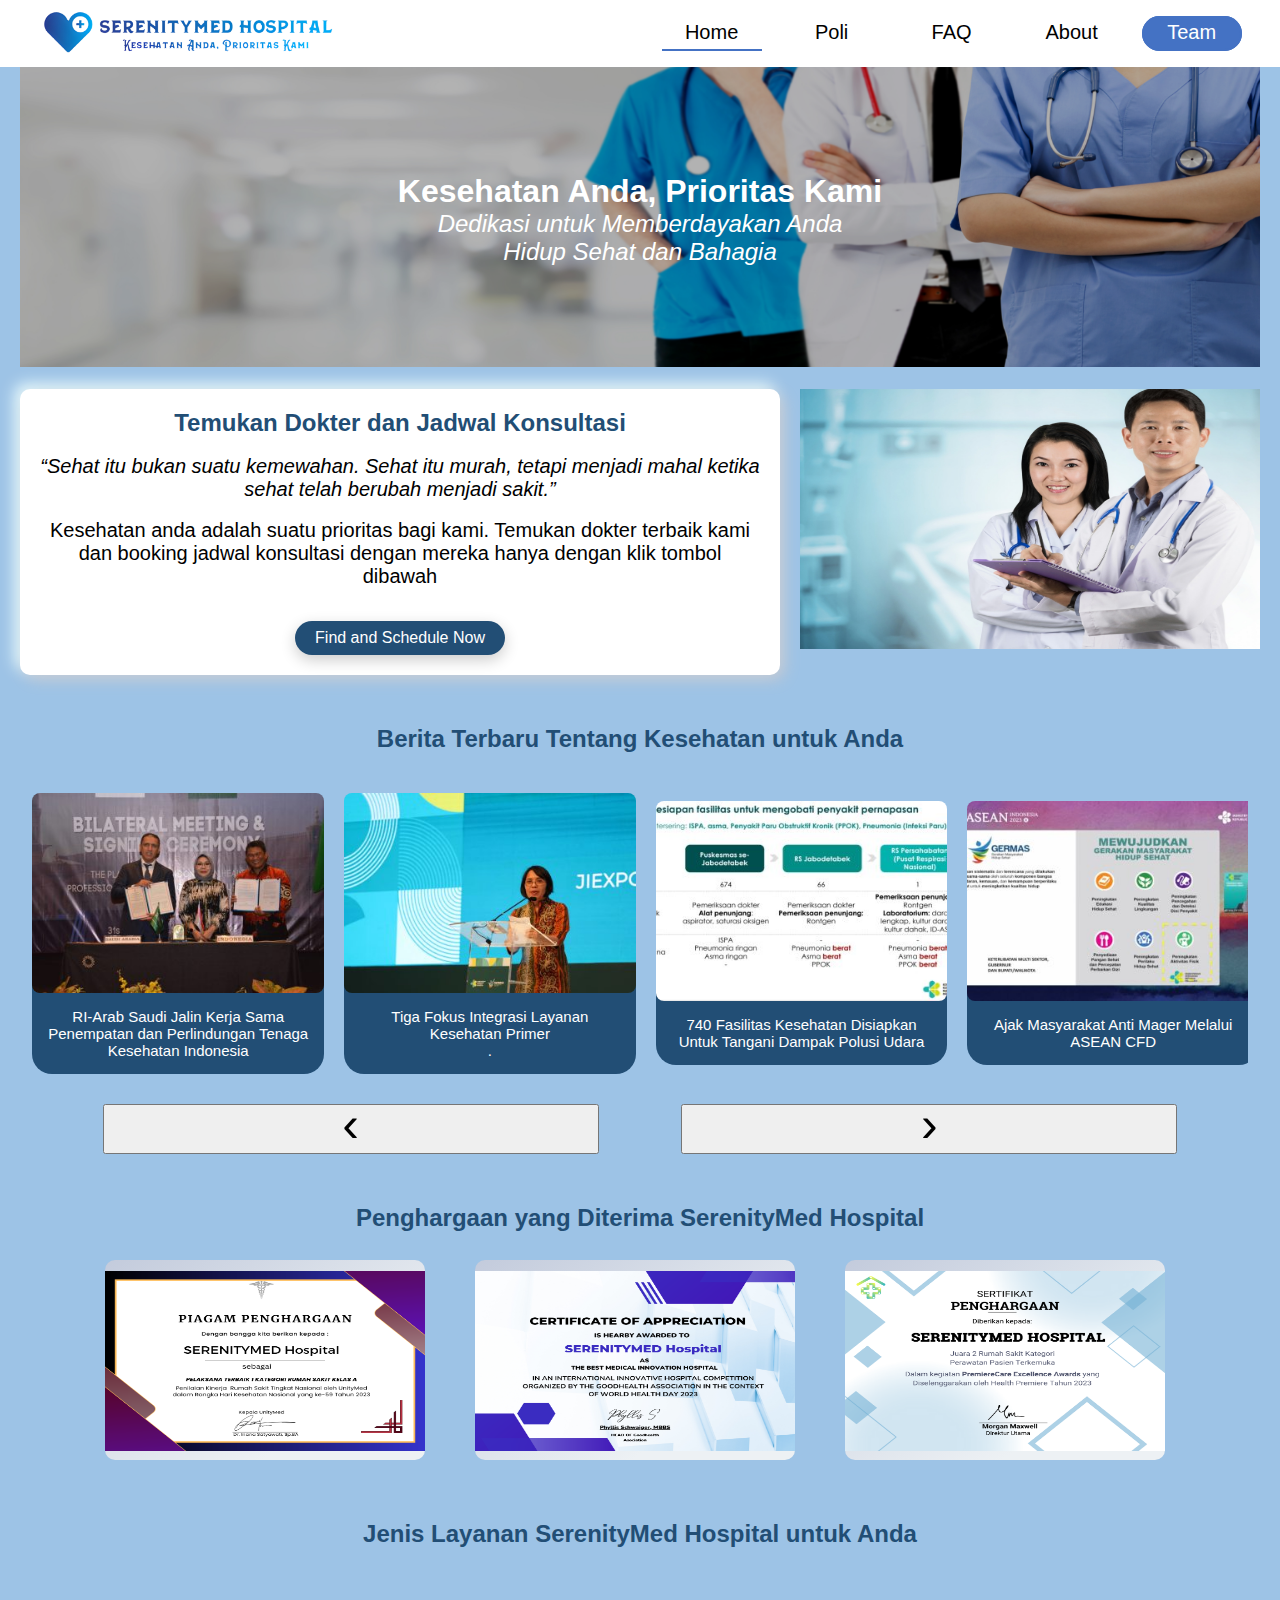
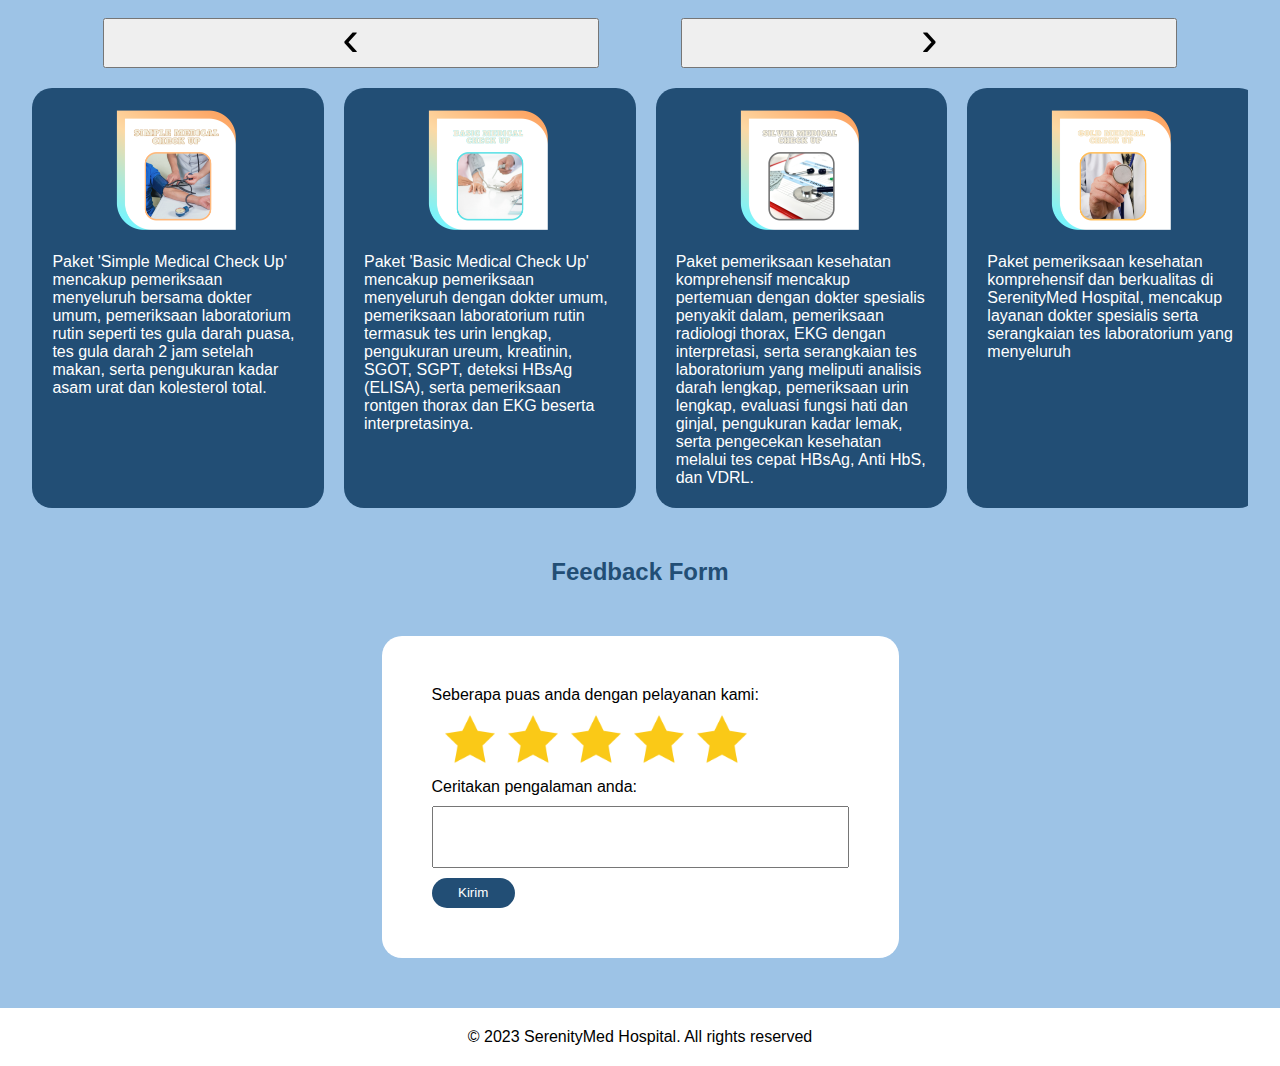
==== index.html @ f86cd046 "Add files via upload" ====
<!DOCTYPE html>
<html lang="en">

<head>
    <meta charset="UTF-8">
    <meta name="viewport" content="width=device-width, initial-scale=1.0">
    <link rel="stylesheet" href="./style/header.css">
    <link rel="stylesheet" href="./style/index.css">
    <title>Document</title>
</head>

<body>
    <header id="mainHeader">
        <img src="./image/umum/logo.png" alt="Serenity">
        <button id="navres-button">
            <img src="./image/icon/menu.svg" alt="">
            <nav id="navigation-bar-responsive">
                <a title="Home" href="#">Home</a>
                <a title="Poli" href="./pages/poli-page.html">Poli</a>
                <a title="FAQ" href="./pages/FAQ-page.html">FAQ</a>
                <a title="About" href="./pages/about-page.html">About</a>
                <a title="Team" href="./pages/Team-page.html">Team</a>
            </nav>
        </button>
        <nav class="navigation-bar-link">
            <a class="navigation-button" id="home-nav" title="Home" href="#">Home</a>
            <a class="navigation-button" id="poli-nav" title="Poli" href="./pages/poli-page.html">Poli</a>
            <a class="navigation-button" id="faq-nav" title="FAQ" href="./pages/FAQ-page.html">FAQ</a>
            <a class="navigation-button" id="about-nav" title="About" href="./pages/about-page.html">About</a>
            <a class="navigation-button" id="team-nav" title="Team" href="./pages/Team-page.html">Team</a>
        </nav>
    </header>
    <main>
        <div class="Heading">
            <div class="image">
                <img src="./image/umum/Banner medis 3.png" alt="banner1" style="width:100%;height:300px;">
            </div>
            <div class="centered">
                <h1>Kesehatan Anda, Prioritas Kami</h1>
                <p>Dedikasi untuk Memberdayakan Anda</p>
                <p>Hidup Sehat dan Bahagia</p>
            </div>
        </div>
        <br>
        <div class="container">
            <div class="item">
                <div class="Text1">
                    Temukan Dokter dan Jadwal Konsultasi
                </div>
                <br>
                <div class="Text2">
                    “Sehat itu bukan suatu kemewahan. Sehat itu murah, tetapi menjadi mahal ketika sehat telah berubah
                    menjadi sakit.”
                </div>
                <br>
                <div class="Text3">
                    Kesehatan anda adalah suatu prioritas bagi kami. Temukan dokter terbaik kami dan booking jadwal
                    konsultasi dengan mereka hanya dengan klik tombol dibawah
                </div>
                <br>
                <a href="#" class="find">Find and Schedule Now</a>
            </div>
            <div class="imgdokter1"><img src="./image/umum/IMG_20230904_134848.jpg" alt="dokter1" height="260px"
                    width="460px"></div>
        </div>

        <!-- Artikel -->
        <div class="title">Berita Terbaru Tentang Kesehatan untuk Anda</div>
        <div class="Berita">
            <div class="containerberita">
                <div class="article-card">
                    <div class="image-box">
                        <img src="./image/umum/Berita1.jpeg" alt="">
                    </div>
                    <div class="judul-berita">
                        <a href="https://sehatnegeriku.kemkes.go.id/baca/umum/20230901/1643778/ri-arab-saudi-jalin-kerja-sama-penempatan-dan-perlindungan-tenaga-kesehatan-indonesia/"
                            target="_blank">RI-Arab Saudi Jalin Kerja Sama
                            Penempatan dan Perlindungan Tenaga Kesehatan Indonesia</a>
                    </div>
                </div>
                <div class="article-card">
                    <div class="image-box">
                        <img src="./image/umum/berita 2.jpg" alt="">
                    </div>
                    <div class="judul-berita">
                        <a href="https://sehatnegeriku.kemkes.go.id/baca/rilis-media/20230831/0943771/tiga-fokus-integrasi-layanan-kesehatan-primer/"
                            target="_blank">Tiga Fokus Integrasi Layanan Kesehatan Primer<br>.</a>
                    </div>
                </div>
                <div class="article-card">
                    <div class="image-box">
                        <img src="./image/umum/berita 3.jpg" alt="">
                    </div>
                    <div class="judul-berita">
                        <a href="https://sehatnegeriku.kemkes.go.id/baca/rilis-media/20230830/3643762/740-fasilitas-kesehatan-disiapkan-untuk-tangani-dampak-polusi-udara/"
                            target="_blank">740 Fasilitas Kesehatan Disiapkan Untuk Tangani Dampak Polusi Udara</a>
                    </div>
                </div>
                <div class="article-card">
                    <div class="image-box">
                        <img src="./image/umum/beriita 4.jpg" alt="">
                    </div>
                    <div class="judul-berita">
                        <a href="https://sehatnegeriku.kemkes.go.id/baca/rilis-media/20230826/0443722/ajak-masyarakat-anti-mager-melalui-asean-cfd/"
                            target="_blank">Ajak Masyarakat Anti Mager Melalui ASEAN CFD</a>
                    </div>
                </div>
                <div class="article-card">
                    <div class="image-box">
                        <img src="./image/umum/berita 5.jpeg" alt="">
                    </div>
                    <div class="judul-berita">
                        <a href="https://sehatnegeriku.kemkes.go.id/baca/umum/20230825/4643699/indonesia-usulkan-integrasi-dana-kesehatan-di-kawasan-asean/"
                            target="_blank">Indonesia Usulkan Integrasi Dana Kesehatan di Kawasan ASEAN</a>
                    </div>
                </div>
                <div class="article-card">
                    <div class="image-box">
                        <img src="./image/umum/berita 6.jpg" alt="">
                    </div>
                    <div class="judul-berita">
                        <a href="https://sehatnegeriku.kemkes.go.id/baca/rilis-media/20230819/5343667/tiga-agenda-bidang-kesehatan-indonesia-dalam-g20-india/"
                            target="_blank">Tiga Agenda Bidang Kesehatan Indonesia dalam G20 India</a>
                    </div>
                </div>
                <div class="article-card">
                    <div class="image-box">
                        <img src="./image/umum/berita 7.jpeg" alt="">
                    </div>
                    <div class="judul-berita">
                        <a href="https://sehatnegeriku.kemkes.go.id/baca/umum/20230809/5743643/kemenkes-canangkan-perluasan-imunisasi-gratis-untuk-cegah-kanker-rahim/"
                            target="_blank">Kemenkes Canangkan Perluasan Imunisasi Gratis Untuk Cegah Kanker Leher
                            Rahim</a>
                    </div>
                </div>
                <div class="article-card">
                    <div class="image-box">
                        <img src="./image/umum/berita 8.jpg" alt="">
                    </div>
                    <div class="judul-berita">
                        <a
                            href="https://sehatnegeriku.kemkes.go.id/baca/rilis-media/20230806/2643614/menkes-temui-elon-musk-untuk-bangun-akses-internet-di-puskesmas-terpencil/">Menkes
                            Temui Elon Musk Untuk Bangun Akses Internet di Puskesmas Terpencil</a>
                    </div>
                </div>
                <div class="article-card">
                    <div class="image-box">
                        <img src="./image/umum/berita 9.jpeg" alt="">
                    </div>
                    <div class="judul-berita">
                        <a
                            href="https://sehatnegeriku.kemkes.go.id/baca/rilis-media/20230726/4343580/hepatitis-b-banyak-ditularkan-dari-ibu-ke-anak/">Hepatitis
                            B Banyak Ditularkan dari Ibu ke Anak<br>.</a>
                    </div>
                </div>
            </div>
            <div class="nav-swip-button">
                <button class="swip-button">&#139</button>
                <button class="swip-button">&#155</button>
            </div>
        </div>

        <!-- Achievement -->
        <div class="title">Penghargaan yang Diterima SerenityMed Hospital</div><br>
        <div class="all-achievement-container">
            <div class="achievement-row">
                <div class="achievement">
                    <img src="./image/Sertif/Sertif1.png" width="320" height="180" alt="">
                </div>
            </div>
            <div class="achievement-row">
                <div class="achievement">
                    <img src="./image/Sertif/Sertif2.png" width="320" height="180" alt="">
                </div>
            </div>
            <div class="achievement-row">
                <div class="achievement">
                    <img src="./image/Sertif/Sertif3.png" width="320" height="180" alt="">
                </div>
            </div>
        </div>

        <!-- Layanan -->
        <div class="title">Jenis Layanan SerenityMed Hospital untuk Anda</div>
        <div class="Layanan">
            <div class="nav-swip-button">
                <button class="sswip-button">&#139</button>
                <button class="sswip-button">&#155</button>
            </div>
            <div class="containerlayanan">
                <div class="layanan-card">
                    <img src="./image/Layanan/1.png" alt="">
                    <div class="judul-layanan">
                        <p>Paket 'Simple Medical Check Up' mencakup pemeriksaan menyeluruh bersama dokter umum,
                            pemeriksaan laboratorium rutin seperti tes gula darah puasa, tes gula darah 2 jam
                            setelah makan, serta pengukuran kadar asam urat dan kolesterol total.</p>
                    </div>
                </div>
                <div class="layanan-card">
                    <img src="./image/Layanan/2.png" alt="">
                    <div class="judul-layanan">
                        <p>Paket 'Basic Medical Check Up' mencakup pemeriksaan menyeluruh dengan dokter umum,
                            pemeriksaan laboratorium rutin termasuk tes urin lengkap, pengukuran ureum,
                            kreatinin, SGOT, SGPT, deteksi HBsAg (ELISA), serta pemeriksaan rontgen thorax dan
                            EKG beserta interpretasinya.</p>
                    </div>
                </div>
                <div class="layanan-card">
                    <img src="./image/Layanan/3.png" alt="">
                    <div class="judul-layanan">
                        <p>Paket pemeriksaan kesehatan komprehensif mencakup pertemuan dengan dokter spesialis
                            penyakit dalam, pemeriksaan radiologi thorax, EKG dengan interpretasi, serta
                            serangkaian tes laboratorium yang meliputi analisis darah lengkap, pemeriksaan urin
                            lengkap, evaluasi fungsi hati dan ginjal, pengukuran kadar lemak, serta pengecekan
                            kesehatan melalui tes cepat HBsAg, Anti HbS, dan VDRL.</p>
                    </div>
                </div>
                <div class="layanan-card">
                    <img src="./image/Layanan/4.png" alt="">
                    <div class="judul-layanan">
                        <p>Paket pemeriksaan kesehatan komprehensif dan berkualitas di SerenityMed Hospital,
                            mencakup layanan dokter spesialis serta serangkaian tes laboratorium yang menyeluruh
                        </p>
                    </div>
                </div>
                <div class="layanan-card">
                    <img src="./image/Layanan/5.png" alt="">
                    <div class="judul-layanan">
                        <p>Paket pemeriksaan kesehatan menyeluruh dari SerenityMed Hospital mencakup pertemuan
                            dengan dokter ahli dan penggunaan teknologi diagnostik mutakhir untuk menjamin
                            kesehatan secara keseluruhan Anda</p>
                    </div>
                </div>
            </div>
        </div>

        <div class="title">Feedback Form</div>
        <div class="feedback-container">
            <form id="form-fdback">
                <label for="rating">Seberapa puas anda dengan pelayanan kami:</label>
                <div class="star-box">
                    <input type="radio" id="star-option1" name="star-option" value="star-option 1">
                    <label id="star1" for="star-option1"><img src="./image/icon/star.png" alt="star-option 1"></label>
                
                
                    <input type="radio" id="star-option2" name="star-option" value="star-option 2">
                    <label id="star2" for="star-option2"><img src="./image/icon/star.png" alt="star-option 2"></label>
                
                
                
                    <input type="radio" id="star-option3" name="star-option" value="star-option 3">
                    <label id="star3" for="star-option3"><img src="./image/icon/star.png" alt="star-option 3"></label>
                
                
                
                    <input type="radio" id="star-option4" name="star-option" value="star-option 4">
                    <label id="star4" for="star-option4"><img src="./image/icon/star.png" alt="star-option 4"></label>
                
                
                
                    <input type="radio" id="star-option5" name="star-option" value="star-option 5" checked>
                    <label id="star5" for="star-option5"><img src="./image/icon/star.png" alt="star-option 5"></label>
                
                </div>
                <label for="comment">Ceritakan pengalaman anda:</label>
                <textarea id="comment" name="comment" rows="4" cols="50"></textarea>
                <input id="subfeedb" type="submit" value="Kirim">
              </form>      
        </div>

    </main>
    <footer>
        <p>© 2023 SerenityMed Hospital. All rights reserved</p>
    </footer>
    <script src="./script/header.js"></script>
    <script src="./script/swipevanila.js"></script>
    <script src="./script/index-star.js"></script>
</body>

</html>
---- style/header.css ----
/* header navigation bar */

#mainHeader{
    display: flex;
    justify-content: space-between;
    padding: 10px 3vw;
    position: fixed;
    top: 0;
    background-color: white;
    transition: transform ease-in-out 0.7s;
    z-index: 200;
    width: 100vw;
    box-sizing: border-box;
}

.scroll-up {
    transform: translateY(-100%);
}

#mainHeader img{
    width: 295.2px;
    object-fit: contain;
}

.navigation-bar-link{
    display: flex;
    align-items: center;
    gap: 20px;
}

.navigation-button{
    height: 35px;
    width: 100px;
    text-decoration: none;
    display: flex;
    align-items: center;
    justify-content: center;
    color: black;
    font-size: 20px;
    border-bottom: solid 2px #4473c400;
    transition: ease-in-out 0.5s;
}

.navigation-button:hover{
    border-bottom: solid 2px #4472c4;
}

#team-nav{
    background-color: #4472c4;
    color: white;
    border-radius: 20px;
    outline: solid 2px #4472c4;
    outline-offset: -2px;
    transition: ease-in-out 0.2s;
}

#team-nav:hover{
    outline: solid 2px #4472c4;
    outline-offset: 4px;
}

#navres-button{
    object-fit: contain;
    display: none;
}

#navres-button img{
    width: 40px;
    background-color: white;
}

#navigation-bar-responsive{
    display: none;
    position: absolute;
    right: 0;
    top: 66.8px;
    flex-direction: column;
    height: auto;
    transition: ease-in-out 0.7s;
}

.navres-onscrl{
    transform: translateX(150%);
}

#navigation-bar-responsive a{
    display: flex;
    justify-content: right;
    align-items: center;
    color: rgb(42, 137, 215);
    padding: 5px;
    padding-right: 20px;
    width: 25vw;
    height: 40px;
    text-decoration: none;
    font-weight: 700;
    background-color: rgb(255, 255, 255);
}

#navigation-bar-responsive a:nth-child(odd){
    background-color: rgb(234, 234, 234);
}


@media (max-width:937px) {
    .navigation-bar-link{
        display: none;
    }
    #navres-button{
        display: block;
    }
}

/* end of navigation bar and header */
---- style/index.css ----
*{
    margin: 0;
    padding: 0;
    box-sizing: border-box;
    font-family: sans-serif;
}
body{
    background-color: #9dc3e6;
}
main{
    margin: 20px;
    margin-top: 66.58px;
}
:root {
    --box-shadow:5px 5px 15px #c1c8d3,
    -5px -5px 15px #eff;
}

/* header navigation bar */

#home-nav{
    border-bottom: solid 2px #4472c4;
}

/* end of navigation bar and header */

.Heading {
    margin-top: 50px;
    position: relative;
    text-align: center;
    color: white;
}
.centered {
    position: absolute;
    top: 50%;
    left: 50%;
    transform: translate(-50%, -50%);
    cursor: default;
}
.centered p {
    font-style: italic;
    font-size: x-large;
}
.centered h1{
    font-size: xx-large;
}
  .image{
    filter: brightness(70%);
}
.container{
    display: inline-flex;
    justify-content: space-between;
    cursor: default;
}
.item{
    display: inline-block;
    width: 100%;
    text-align: center;
    box-shadow: var(--box-shadow);
    padding : 20px;
    border-radius: 10px;
    background-color: white;
    margin-right: 20px;
}
.Text1{
    color: #224E75;
    font-weight: bold;
    font-size: x-large;
}
.Text2{
    font-style: italic;
    font-size: 20px;
}
.Text3{
    font-size: medium;
    font-size: 20px;
}
.find{
    text-decoration: none;
    color: white;
    position: relative;
    display: inline-block;
    padding: 8px 20px;
    margin-top: 15px;
    background: #224e75;
    border-radius: 20px;
    font-weight: 500px;
    box-shadow: 0 5px 15px rgba(0, 0, 0, 0.2);
    margin-right: 0;
}
.find a{
    color: #161623;
    text-decoration: none;
}
.imgdokter1{
    border-radius: 20px;
}
.title{
    cursor: default;
    text-align: center;
    padding-top: 50px;
    font-weight: 700;
    font-size: x-large;
    color: #224E75;
}
.Berita{
    margin-top: 40px;
    display: flex;
    flex-direction: column;
    align-items: center;
    justify-content: center;
}

.containerberita{
    width: 98%;
    /*background: red;*/
    margin: auto;
    display: flex;
    align-items: center;
    overflow-x: hidden;
    user-select: none;
    -moz-user-select: none;
    -webkit-user-select: none;
    -ms-user-select: none;
}
.containerberita::-webkit-scrollbar{
    display: none;
}
.containerberita .article-card{
    min-width: 24%;
    background: #224e75;
    margin:  0 20px  0 0;
    border-radius: 20px;
    position: relative;
    left: 0;
    transition: 0.5s;

}

.article-card .judul-berita{
    display: flex;
    align-items: center;
    text-align: center;
    column-gap: 12px;
    padding: 15px;
    font-size: 15px;
}
.article-card .judul-berita a{
    text-decoration: none;
    color: white;
} 
.article-card .image-box {
    height: 200px;
    text-align: center;
}
.article-card .image-box img {
    width: 100%;
    height: 100%;
    border-radius: 8px;
}

.nav-swip-button{
    margin-top: 30px;
    width: 100%;
    display: flex;
    justify-content: space-evenly;
}
.nav-swip-button button{
    display: flex;
    justify-content: center;
    align-items: center;
    padding-bottom: 10px;
    font-size: 50px;
    width: 40%;
    height: 50px;
}

.all-achievement-container{
    display: flex;
    margin: 10px 5%;
    gap: 40px;
    justify-content: center;
    flex-wrap: wrap;

}

.achievement-row{
    display: flex;
    gap: 5px;
    justify-content: center;
}

.achievement {
    display: flex;
    flex-shrink: 0;
    flex-direction: row;
    justify-content: space-between;
    padding: 12px 0px 10px 0px;
    background-color: #c3cbdc;
    background-image: linear-gradient(147deg, #c3cbdc 0%, #edf1f4 74%);
    align-items: center;
    border-radius: 10px;
    height: 200px;
    transition: ease-in-out 0.5s;
    cursor: default;
    margin-right: 10px;
}

.achievement:hover{
    scale: 1.2;
    margin: 0 5%;
    box-shadow: -1px 2px 5px 6px rgba(255, 255, 255, 0.75);
}

.achievement img{
    object-position: center top;
}

.Layanan{
    margin-top: 40px;
    display: flex;
    flex-direction: column;
    align-items: center;
    justify-content: center;
    gap: 20px;
}

.containerlayanan{
    margin-top: 20px;
    width: 98%;
    /*background: red;*/
    margin: auto;
    display: flex;
    align-items: center;
    overflow-x: hidden;
    user-select: none;
    -moz-user-select: none;
    -webkit-user-select: none;
    -ms-user-select: none;
}
.containerlayanan::-webkit-scrollbar{
    display: none;
}
.containerlayanan .layanan-card{
    color: white;
    display: flex;
    flex-direction: column;
    padding: 20px;
    gap: 20px;
    align-items: center;
    min-width: 24%;
    height: 420px;
    background: #224e75;
    margin:  0 20px  0 0;
    border-radius: 20px;
    position: relative;
    left: 0;
    transition: 0.5s;
}
.layanan-card img{
    width: 50%;
    object-fit: contain;
}

.feedback-container{
    margin: 50px 0;
    display: flex;
    width: 100%;
    justify-content: center;
}
#form-fdback{
    border-radius: 20px;
    padding: 50px;
    background-color: white;
    display: flex;
    flex-direction: column;
    gap: 10px;
}

.star-box{
    display: flex;
}

.star-box input[type="radio"] {
    visibility: hidden;
}

.star-box label img{
    width: 50px;
}

#form-fdback select{
    margin-bottom: 30px;
    visibility: hidden;
}

#form-fdback textarea{
    resize: none;
}

#subfeedb{
    background-color: #224e75;
    color: white;
    border: none;
    border-radius: 20px;
    height: 30px;
    width: 20%;
}
/* footer */
footer{
    text-align: center;
    padding: 20px;
    cursor: default;
    background-color:#ffffff;
}
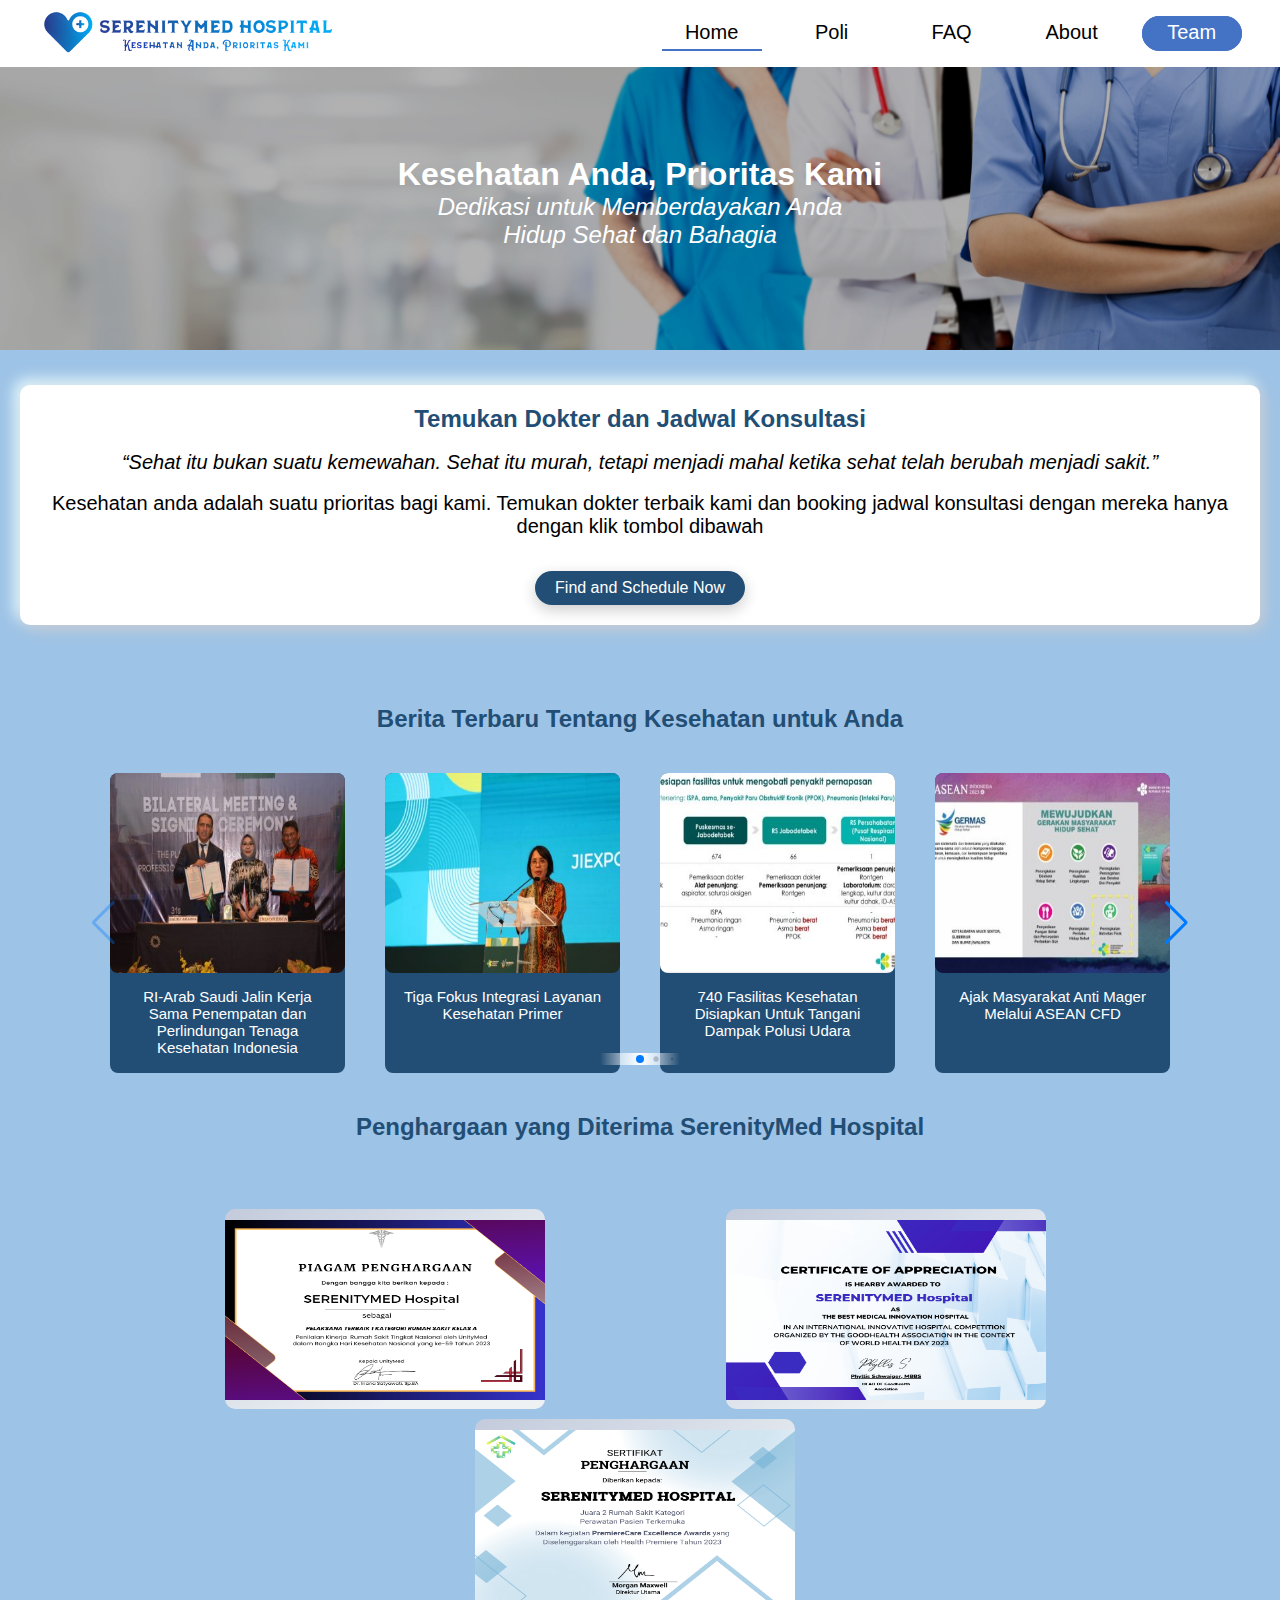
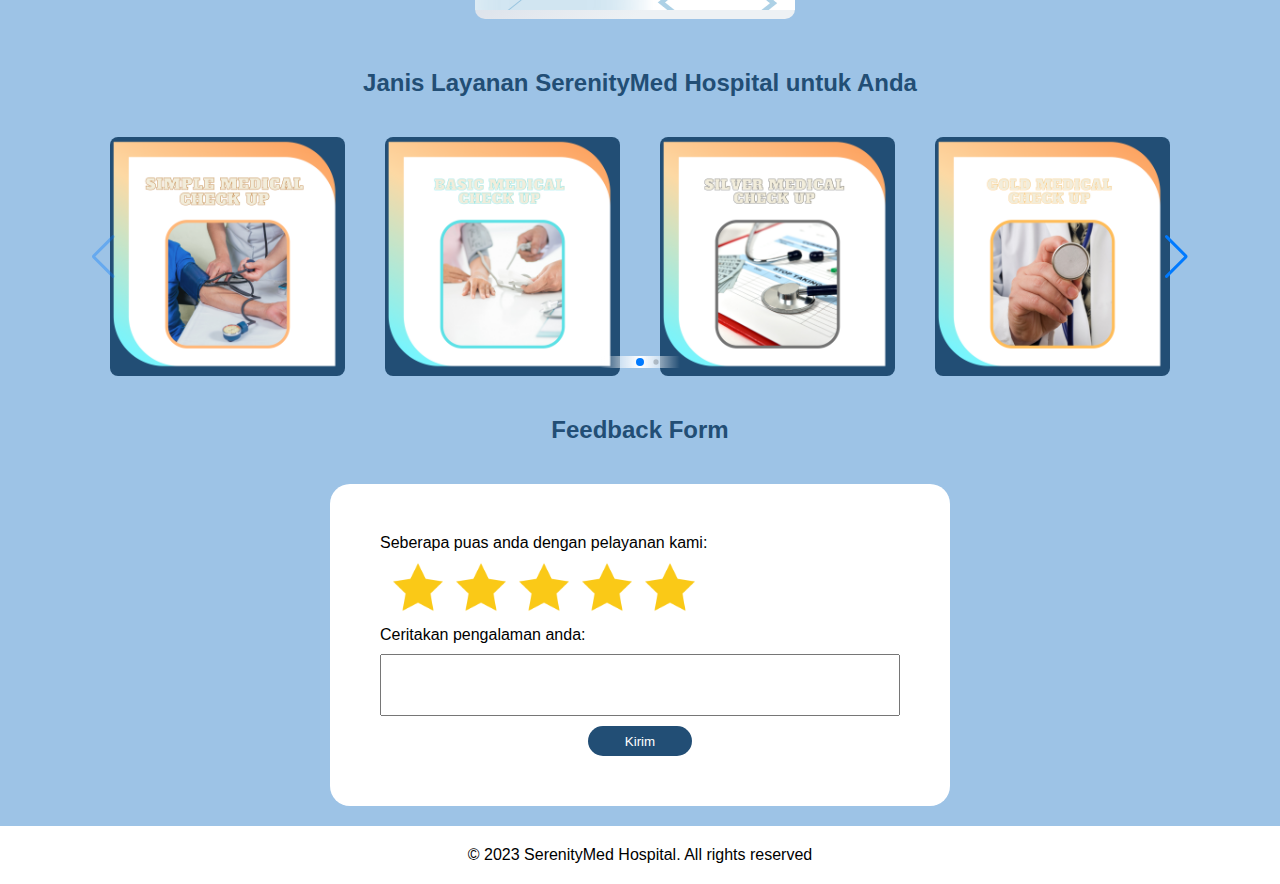
==== commit 7ff978ee: "Add files via upload" ====
--- a/index.html
+++ b/index.html
@@ -6,6 +6,7 @@
     <meta name="viewport" content="width=device-width, initial-scale=1.0">
     <link rel="stylesheet" href="./style/header.css">
     <link rel="stylesheet" href="./style/index.css">
+    <link rel="stylesheet" href="./style/swiper-bundle.min.css">
     <title>Document</title>
 </head>
 
@@ -30,136 +31,152 @@
             <a class="navigation-button" id="team-nav" title="Team" href="./pages/Team-page.html">Team</a>
         </nav>
     </header>
+    <div class="Heading">
+        <div class="image">
+            <img src="./image/umum/Banner medis 3.png" alt="banner1" style="width:100%;height:300px;">
+        </div>
+        <div class="centered">
+            <h1>Kesehatan Anda, Prioritas Kami</h1>
+            <p>Dedikasi untuk Memberdayakan Anda</p>
+            <p>Hidup Sehat dan Bahagia</p>
+        </div>
+    </div>
     <main>
-        <div class="Heading">
-            <div class="image">
-                <img src="./image/umum/Banner medis 3.png" alt="banner1" style="width:100%;height:300px;">
-            </div>
-            <div class="centered">
-                <h1>Kesehatan Anda, Prioritas Kami</h1>
-                <p>Dedikasi untuk Memberdayakan Anda</p>
-                <p>Hidup Sehat dan Bahagia</p>
-            </div>
-        </div>
-        <br>
-        <div class="container">
-            <div class="item">
-                <div class="Text1">
-                    Temukan Dokter dan Jadwal Konsultasi
-                </div>
-                <br>
-                <div class="Text2">
-                    “Sehat itu bukan suatu kemewahan. Sehat itu murah, tetapi menjadi mahal ketika sehat telah berubah
-                    menjadi sakit.”
-                </div>
-                <br>
-                <div class="Text3">
-                    Kesehatan anda adalah suatu prioritas bagi kami. Temukan dokter terbaik kami dan booking jadwal
-                    konsultasi dengan mereka hanya dengan klik tombol dibawah
-                </div>
-                <br>
-                <a href="#" class="find">Find and Schedule Now</a>
-            </div>
-            <div class="imgdokter1"><img src="./image/umum/IMG_20230904_134848.jpg" alt="dokter1" height="260px"
-                    width="460px"></div>
+        <div class="item">
+            <div class="Text1">
+                Temukan Dokter dan Jadwal Konsultasi
+            </div>
+            <br>
+            <div class="Text2">
+                “Sehat itu bukan suatu kemewahan. Sehat itu murah, tetapi menjadi mahal ketika sehat telah berubah
+                menjadi sakit.”
+            </div>
+            <br>
+            <div class="Text3">
+                Kesehatan anda adalah suatu prioritas bagi kami. Temukan dokter terbaik kami dan booking jadwal
+                konsultasi dengan mereka hanya dengan klik tombol dibawah
+            </div>
+            <br>
+            <a href="./pages/poli-page.html" class="find">Find and Schedule Now</a>
         </div>
 
         <!-- Artikel -->
         <div class="title">Berita Terbaru Tentang Kesehatan untuk Anda</div>
         <div class="Berita">
-            <div class="containerberita">
-                <div class="article-card">
-                    <div class="image-box">
-                        <img src="./image/umum/Berita1.jpeg" alt="">
+            <div class="containerberita swiper">
+                <div class="slide-container">
+                    <div class="card-wrapper swiper-wrapper">
+                        <div class="card swiper-slide">
+                            <div class="card-wrap">
+                                <div class="image-box">
+                                    <img src="./image/umum/Berita1.jpeg" alt="">
+                                </div>
+                                <div class="judul-berita">
+                                    <a href="https://sehatnegeriku.kemkes.go.id/baca/umum/20230901/1643778/ri-arab-saudi-jalin-kerja-sama-penempatan-dan-perlindungan-tenaga-kesehatan-indonesia/"
+                                        target="_blank">RI-Arab Saudi Jalin Kerja Sama
+                                        Penempatan dan Perlindungan Tenaga Kesehatan Indonesia</a>
+                                </div>
+                            </div>
+                        </div>
+                        <div class="card swiper-slide">
+                            <div class="card-wrap">
+                                <div class="image-box">
+                                    <img src="./image/umum/berita 2.jpg" alt="">
+                                </div>
+                                <div class="judul-berita">
+                                    <a href="https://sehatnegeriku.kemkes.go.id/baca/rilis-media/20230831/0943771/tiga-fokus-integrasi-layanan-kesehatan-primer/"
+                                        target="_blank">Tiga Fokus Integrasi Layanan Kesehatan Primer</a>
+                                </div>
+                            </div>
+                        </div>
+                        <div class="card swiper-slide">
+                            <div class="card-wrap">
+                                <div class="image-box">
+                                    <img src="./image/umum/berita 3.jpg" alt="">
+                                </div>
+                                <div class="judul-berita">
+                                    <a href="https://sehatnegeriku.kemkes.go.id/baca/rilis-media/20230830/3643762/740-fasilitas-kesehatan-disiapkan-untuk-tangani-dampak-polusi-udara/"
+                                        target="_blank">740 Fasilitas Kesehatan Disiapkan Untuk Tangani Dampak Polusi
+                                        Udara</a>
+                                </div>
+                            </div>
+                        </div>
+                        <div class="card swiper-slide">
+                            <div class="card-wrap">
+                                <div class="image-box">
+                                    <img src="./image/umum/beriita 4.jpg" alt="">
+                                </div>
+                                <div class="judul-berita">
+                                    <a href="https://sehatnegeriku.kemkes.go.id/baca/rilis-media/20230826/0443722/ajak-masyarakat-anti-mager-melalui-asean-cfd/"
+                                        target="_blank">Ajak Masyarakat Anti Mager Melalui ASEAN CFD</a>
+                                </div>
+                            </div>
+                        </div>
+                        <div class="card swiper-slide">
+                            <div class="card-wrap">
+                                <div class="image-box">
+                                    <img src="./image/umum/berita 5.jpeg" alt="">
+                                </div>
+                                <div class="judul-berita">
+                                    <a href="https://sehatnegeriku.kemkes.go.id/baca/umum/20230825/4643699/indonesia-usulkan-integrasi-dana-kesehatan-di-kawasan-asean/"
+                                        target="_blank">Indonesia Usulkan Integrasi Dana Kesehatan di Kawasan ASEAN</a>
+                                </div>
+                            </div>
+                        </div>
+                        <div class="card swiper-slide">
+                            <div class="card-wrap">
+                                <div class="image-box">
+                                    <img src="./image/umum/berita 6.jpg" alt="">
+                                </div>
+                                <div class="judul-berita">
+                                    <a href="https://sehatnegeriku.kemkes.go.id/baca/rilis-media/20230819/5343667/tiga-agenda-bidang-kesehatan-indonesia-dalam-g20-india/"
+                                        target="_blank">Tiga Agenda Bidang Kesehatan Indonesia dalam G20 India</a>
+                                </div>
+                            </div>
+                        </div>
+                        <div class="card swiper-slide">
+                            <div class="card-wrap">
+                                <div class="image-box">
+                                    <img src="./image/umum/berita 7.jpeg" alt="">
+                                </div>
+                                <div class="judul-berita">
+                                    <a href="https://sehatnegeriku.kemkes.go.id/baca/umum/20230809/5743643/kemenkes-canangkan-perluasan-imunisasi-gratis-untuk-cegah-kanker-rahim/"
+                                        target="_blank">Kemenkes Canangkan Perluasan Imunisasi Gratis Untuk Cegah Kanker
+                                        Leher Rahim</a>
+                                </div>
+                            </div>
+                        </div>
+                        <div class="card swiper-slide">
+                            <div class="card-wrap">
+                                <div class="image-box">
+                                    <img src="./image/umum/berita 8.jpg" alt="">
+                                </div>
+                                <div class="judul-berita">
+                                    <a
+                                        href="https://sehatnegeriku.kemkes.go.id/baca/rilis-media/20230806/2643614/menkes-temui-elon-musk-untuk-bangun-akses-internet-di-puskesmas-terpencil/">Menkes
+                                        Temui Elon Musk Untuk Bangun Akses Internet di Puskesmas Terpencil</a>
+                                </div>
+                            </div>
+                        </div>
+                        <div class="card swiper-slide">
+                            <div class="card-wrap">
+                                <div class="image-box">
+                                    <img src="./image/umum/berita 9.jpeg" alt="">
+                                </div>
+                                <div class="judul-berita">
+                                    <a
+                                        href="https://sehatnegeriku.kemkes.go.id/baca/rilis-media/20230726/4343580/hepatitis-b-banyak-ditularkan-dari-ibu-ke-anak/">Hepatitis
+                                        B Banyak Ditularkan dari Ibu ke Anak</a>
+                                </div>
+                            </div>
+                        </div>
                     </div>
-                    <div class="judul-berita">
-                        <a href="https://sehatnegeriku.kemkes.go.id/baca/umum/20230901/1643778/ri-arab-saudi-jalin-kerja-sama-penempatan-dan-perlindungan-tenaga-kesehatan-indonesia/"
-                            target="_blank">RI-Arab Saudi Jalin Kerja Sama
-                            Penempatan dan Perlindungan Tenaga Kesehatan Indonesia</a>
-                    </div>
-                </div>
-                <div class="article-card">
-                    <div class="image-box">
-                        <img src="./image/umum/berita 2.jpg" alt="">
-                    </div>
-                    <div class="judul-berita">
-                        <a href="https://sehatnegeriku.kemkes.go.id/baca/rilis-media/20230831/0943771/tiga-fokus-integrasi-layanan-kesehatan-primer/"
-                            target="_blank">Tiga Fokus Integrasi Layanan Kesehatan Primer<br>.</a>
-                    </div>
-                </div>
-                <div class="article-card">
-                    <div class="image-box">
-                        <img src="./image/umum/berita 3.jpg" alt="">
-                    </div>
-                    <div class="judul-berita">
-                        <a href="https://sehatnegeriku.kemkes.go.id/baca/rilis-media/20230830/3643762/740-fasilitas-kesehatan-disiapkan-untuk-tangani-dampak-polusi-udara/"
-                            target="_blank">740 Fasilitas Kesehatan Disiapkan Untuk Tangani Dampak Polusi Udara</a>
-                    </div>
-                </div>
-                <div class="article-card">
-                    <div class="image-box">
-                        <img src="./image/umum/beriita 4.jpg" alt="">
-                    </div>
-                    <div class="judul-berita">
-                        <a href="https://sehatnegeriku.kemkes.go.id/baca/rilis-media/20230826/0443722/ajak-masyarakat-anti-mager-melalui-asean-cfd/"
-                            target="_blank">Ajak Masyarakat Anti Mager Melalui ASEAN CFD</a>
-                    </div>
-                </div>
-                <div class="article-card">
-                    <div class="image-box">
-                        <img src="./image/umum/berita 5.jpeg" alt="">
-                    </div>
-                    <div class="judul-berita">
-                        <a href="https://sehatnegeriku.kemkes.go.id/baca/umum/20230825/4643699/indonesia-usulkan-integrasi-dana-kesehatan-di-kawasan-asean/"
-                            target="_blank">Indonesia Usulkan Integrasi Dana Kesehatan di Kawasan ASEAN</a>
-                    </div>
-                </div>
-                <div class="article-card">
-                    <div class="image-box">
-                        <img src="./image/umum/berita 6.jpg" alt="">
-                    </div>
-                    <div class="judul-berita">
-                        <a href="https://sehatnegeriku.kemkes.go.id/baca/rilis-media/20230819/5343667/tiga-agenda-bidang-kesehatan-indonesia-dalam-g20-india/"
-                            target="_blank">Tiga Agenda Bidang Kesehatan Indonesia dalam G20 India</a>
-                    </div>
-                </div>
-                <div class="article-card">
-                    <div class="image-box">
-                        <img src="./image/umum/berita 7.jpeg" alt="">
-                    </div>
-                    <div class="judul-berita">
-                        <a href="https://sehatnegeriku.kemkes.go.id/baca/umum/20230809/5743643/kemenkes-canangkan-perluasan-imunisasi-gratis-untuk-cegah-kanker-rahim/"
-                            target="_blank">Kemenkes Canangkan Perluasan Imunisasi Gratis Untuk Cegah Kanker Leher
-                            Rahim</a>
-                    </div>
-                </div>
-                <div class="article-card">
-                    <div class="image-box">
-                        <img src="./image/umum/berita 8.jpg" alt="">
-                    </div>
-                    <div class="judul-berita">
-                        <a
-                            href="https://sehatnegeriku.kemkes.go.id/baca/rilis-media/20230806/2643614/menkes-temui-elon-musk-untuk-bangun-akses-internet-di-puskesmas-terpencil/">Menkes
-                            Temui Elon Musk Untuk Bangun Akses Internet di Puskesmas Terpencil</a>
-                    </div>
-                </div>
-                <div class="article-card">
-                    <div class="image-box">
-                        <img src="./image/umum/berita 9.jpeg" alt="">
-                    </div>
-                    <div class="judul-berita">
-                        <a
-                            href="https://sehatnegeriku.kemkes.go.id/baca/rilis-media/20230726/4343580/hepatitis-b-banyak-ditularkan-dari-ibu-ke-anak/">Hepatitis
-                            B Banyak Ditularkan dari Ibu ke Anak<br>.</a>
-                    </div>
-                </div>
-            </div>
-            <div class="nav-swip-button">
-                <button class="swip-button">&#139</button>
-                <button class="swip-button">&#155</button>
-            </div>
-        </div>
-
+                    <div class="swiper-button-next swiper-navBtn"></div>
+                    <div class="swiper-button-prev swiper-navBtn"></div>
+                    <div class="swiper-pagination pg-style"></div>
+                </div>
+            </div>
+        </div>
         <!-- Achievement -->
         <div class="title">Penghargaan yang Diterima SerenityMed Hospital</div><br>
         <div class="all-achievement-container">
@@ -179,57 +196,69 @@
                 </div>
             </div>
         </div>
-
         <!-- Layanan -->
-        <div class="title">Jenis Layanan SerenityMed Hospital untuk Anda</div>
+        <div class="title">Janis Layanan SerenityMed Hospital untuk Anda</div>
         <div class="Layanan">
-            <div class="nav-swip-button">
-                <button class="sswip-button">&#139</button>
-                <button class="sswip-button">&#155</button>
-            </div>
-            <div class="containerlayanan">
-                <div class="layanan-card">
-                    <img src="./image/Layanan/1.png" alt="">
-                    <div class="judul-layanan">
-                        <p>Paket 'Simple Medical Check Up' mencakup pemeriksaan menyeluruh bersama dokter umum,
-                            pemeriksaan laboratorium rutin seperti tes gula darah puasa, tes gula darah 2 jam
-                            setelah makan, serta pengukuran kadar asam urat dan kolesterol total.</p>
+            <div class="containerlayanan swiper">
+                <div class="slide-container">
+                    <div class="card-wrapper swiper-wrapper">
+                        <div class="card-layanan swiper-slide">
+                            <div class="image-box">
+                                <img src="./image/Layanan/1.png" alt="">
+                            </div>
+                            <div class="judul-layanan">
+                                <p>Paket 'Simple Medical Check Up' mencakup pemeriksaan menyeluruh bersama dokter umum,
+                                    pemeriksaan laboratorium rutin seperti tes gula darah puasa, tes gula darah 2 jam
+                                    setelah makan, serta pengukuran kadar asam urat dan kolesterol total.</p>
+                            </div>
+                        </div>
+                        <div class="card-layanan swiper-slide">
+                            <div class="image-box">
+                                <img src="./image/Layanan/2.png" alt="">
+                            </div>
+                            <div class="judul-layanan">
+                                <p>Paket 'Basic Medical Check Up' mencakup pemeriksaan menyeluruh dengan dokter umum,
+                                    pemeriksaan laboratorium rutin termasuk tes urin lengkap, pengukuran ureum,
+                                    kreatinin, SGOT, SGPT, deteksi HBsAg (ELISA), serta pemeriksaan rontgen thorax dan
+                                    EKG beserta interpretasinya.</p>
+                            </div>
+                        </div>
+                        <div class="card-layanan swiper-slide">
+                            <div class="image-box">
+                                <img src="./image/Layanan/3.png" alt="">
+                            </div>
+                            <div class="judul-layanan">
+                                <p>Paket pemeriksaan kesehatan komprehensif mencakup pertemuan dengan dokter spesialis
+                                    penyakit dalam, pemeriksaan radiologi thorax, EKG dengan interpretasi, serta
+                                    serangkaian tes laboratorium yang meliputi analisis darah lengkap, pemeriksaan urin
+                                    lengkap, evaluasi fungsi hati dan ginjal, pengukuran kadar lemak, serta pengecekan
+                                    kesehatan melalui tes cepat HBsAg, Anti HbS, dan VDRL.</p>
+                            </div>
+                        </div>
+                        <div class="card-layanan swiper-slide">
+                            <div class="image-box">
+                                <img src="./image/Layanan/4.png" alt="">
+                            </div>
+                            <div class="judul-layanan">
+                                <p>Paket pemeriksaan kesehatan komprehensif dan berkualitas di SerenityMed Hospital,
+                                    mencakup layanan dokter spesialis serta serangkaian tes laboratorium yang menyeluruh
+                                </p>
+                            </div>
+                        </div>
+                        <div class="card-layanan swiper-slide">
+                            <div class="image-box">
+                                <img src="./image/Layanan/5.png" alt="">
+                            </div>
+                            <div class="judul-layanan">
+                                <p>Paket pemeriksaan kesehatan menyeluruh dari SerenityMed Hospital mencakup pertemuan
+                                    dengan dokter ahli dan penggunaan teknologi diagnostik mutakhir untuk menjamin
+                                    kesehatan secara keseluruhan Anda</p>
+                            </div>
+                        </div>
                     </div>
-                </div>
-                <div class="layanan-card">
-                    <img src="./image/Layanan/2.png" alt="">
-                    <div class="judul-layanan">
-                        <p>Paket 'Basic Medical Check Up' mencakup pemeriksaan menyeluruh dengan dokter umum,
-                            pemeriksaan laboratorium rutin termasuk tes urin lengkap, pengukuran ureum,
-                            kreatinin, SGOT, SGPT, deteksi HBsAg (ELISA), serta pemeriksaan rontgen thorax dan
-                            EKG beserta interpretasinya.</p>
-                    </div>
-                </div>
-                <div class="layanan-card">
-                    <img src="./image/Layanan/3.png" alt="">
-                    <div class="judul-layanan">
-                        <p>Paket pemeriksaan kesehatan komprehensif mencakup pertemuan dengan dokter spesialis
-                            penyakit dalam, pemeriksaan radiologi thorax, EKG dengan interpretasi, serta
-                            serangkaian tes laboratorium yang meliputi analisis darah lengkap, pemeriksaan urin
-                            lengkap, evaluasi fungsi hati dan ginjal, pengukuran kadar lemak, serta pengecekan
-                            kesehatan melalui tes cepat HBsAg, Anti HbS, dan VDRL.</p>
-                    </div>
-                </div>
-                <div class="layanan-card">
-                    <img src="./image/Layanan/4.png" alt="">
-                    <div class="judul-layanan">
-                        <p>Paket pemeriksaan kesehatan komprehensif dan berkualitas di SerenityMed Hospital,
-                            mencakup layanan dokter spesialis serta serangkaian tes laboratorium yang menyeluruh
-                        </p>
-                    </div>
-                </div>
-                <div class="layanan-card">
-                    <img src="./image/Layanan/5.png" alt="">
-                    <div class="judul-layanan">
-                        <p>Paket pemeriksaan kesehatan menyeluruh dari SerenityMed Hospital mencakup pertemuan
-                            dengan dokter ahli dan penggunaan teknologi diagnostik mutakhir untuk menjamin
-                            kesehatan secara keseluruhan Anda</p>
-                    </div>
+                    <div class="swiper-button-next swiper-navBtn"></div>
+                    <div class="swiper-button-prev swiper-navBtn"></div>
+                    <div class="swiper-pagination pg-style"></div>
                 </div>
             </div>
         </div>
@@ -241,31 +270,31 @@
                 <div class="star-box">
                     <input type="radio" id="star-option1" name="star-option" value="star-option 1">
                     <label id="star1" for="star-option1"><img src="./image/icon/star.png" alt="star-option 1"></label>
-                
-                
+
+
                     <input type="radio" id="star-option2" name="star-option" value="star-option 2">
                     <label id="star2" for="star-option2"><img src="./image/icon/star.png" alt="star-option 2"></label>
-                
-                
-                
+
+
+
                     <input type="radio" id="star-option3" name="star-option" value="star-option 3">
                     <label id="star3" for="star-option3"><img src="./image/icon/star.png" alt="star-option 3"></label>
-                
-                
-                
+
+
+
                     <input type="radio" id="star-option4" name="star-option" value="star-option 4">
                     <label id="star4" for="star-option4"><img src="./image/icon/star.png" alt="star-option 4"></label>
-                
-                
-                
+
+
+
                     <input type="radio" id="star-option5" name="star-option" value="star-option 5" checked>
                     <label id="star5" for="star-option5"><img src="./image/icon/star.png" alt="star-option 5"></label>
-                
+
                 </div>
                 <label for="comment">Ceritakan pengalaman anda:</label>
                 <textarea id="comment" name="comment" rows="4" cols="50"></textarea>
-                <input id="subfeedb" type="submit" value="Kirim">
-              </form>      
+                <div class="submit-contain"><input id="subfeedb" type="submit" value="Kirim"></div>
+            </form>
         </div>
 
     </main>
@@ -273,8 +302,9 @@
         <p>© 2023 SerenityMed Hospital. All rights reserved</p>
     </footer>
     <script src="./script/header.js"></script>
-    <script src="./script/swipevanila.js"></script>
-    <script src="./script/index-star.js"></script>
+    <script src="./script/index.js"></script>
+    <script src="./script/swiper-bundle.min.js"></script>
+    <script src="./script/swiper.js"></script>
 </body>
 
 </html>--- a/style/index.css
+++ b/style/index.css
@@ -9,7 +9,9 @@
 }
 main{
     margin: 20px;
-    margin-top: 66.58px;
+    margin-top: 11px;
+    display: flex;
+    flex-direction: column;
 }
 :root {
     --box-shadow:5px 5px 15px #c1c8d3,
@@ -35,7 +37,17 @@
     top: 50%;
     left: 50%;
     transform: translate(-50%, -50%);
-    cursor: default;
+}
+
+.image{
+    filter: brightness(70%);
+}
+
+.image img{
+    object-fit: cover;
+    object-position: center top;
+    width: 100%;
+    height: 400px;
 }
 .centered p {
     font-style: italic;
@@ -44,15 +56,9 @@
 .centered h1{
     font-size: xx-large;
 }
-  .image{
-    filter: brightness(70%);
-}
-.container{
-    display: inline-flex;
-    justify-content: space-between;
+
+.item{
     cursor: default;
-}
-.item{
     display: inline-block;
     width: 100%;
     text-align: center;
@@ -60,7 +66,8 @@
     padding : 20px;
     border-radius: 10px;
     background-color: white;
-    margin-right: 20px;
+    margin-top: 20px;
+    margin-bottom: 40px;
 }
 .Text1{
     color: #224E75;
@@ -98,46 +105,38 @@
 .title{
     cursor: default;
     text-align: center;
-    padding-top: 50px;
     font-weight: 700;
     font-size: x-large;
     color: #224E75;
-}
+    margin : 40px 0;
+}
+
 .Berita{
-    margin-top: 40px;
-    display: flex;
-    flex-direction: column;
-    align-items: center;
-    justify-content: center;
-}
-
+    display: flex;
+    align-items: center;
+    justify-content: center;
+}
 .containerberita{
-    width: 98%;
-    /*background: red;*/
-    margin: auto;
-    display: flex;
-    align-items: center;
-    overflow-x: hidden;
-    user-select: none;
-    -moz-user-select: none;
-    -webkit-user-select: none;
-    -ms-user-select: none;
-}
-.containerberita::-webkit-scrollbar{
-    display: none;
-}
-.containerberita .article-card{
-    min-width: 24%;
-    background: #224e75;
-    margin:  0 20px  0 0;
-    border-radius: 20px;
-    position: relative;
-    left: 0;
-    transition: 0.5s;
-
-}
-
-.article-card .judul-berita{
+    max-width: 1120px;
+    width: 100%;
+    padding: 30px 0;
+
+}
+
+.slide-container{
+    margin: 0 30px ;
+    overflow: hidden;
+}
+
+.card{
+    background: #224E75;
+    border-radius: 8px;
+}
+.card-wrap{
+    height: 300px;
+    overflow: hidden;
+}
+.card .judul-berita{
     display: flex;
     align-items: center;
     text-align: center;
@@ -145,43 +144,36 @@
     padding: 15px;
     font-size: 15px;
 }
-.article-card .judul-berita a{
+.card .judul-berita a{
     text-decoration: none;
-    color: white;
+    color: #ffffff;
 } 
-.article-card .image-box {
+.card .image-box {
     height: 200px;
     text-align: center;
 }
-.article-card .image-box img {
+.card .image-box img {
     width: 100%;
     height: 100%;
     border-radius: 8px;
 }
-
-.nav-swip-button{
-    margin-top: 30px;
-    width: 100%;
-    display: flex;
-    justify-content: space-evenly;
-}
-.nav-swip-button button{
-    display: flex;
-    justify-content: center;
-    align-items: center;
-    padding-bottom: 10px;
-    font-size: 50px;
-    width: 40%;
-    height: 50px;
+.swiper-navBtn{
+    color: #224E75;
+    height: 45px;
+    width: 45px;
+}
+.pg-style{
+    padding: 2px 0;
+    background: linear-gradient(90deg, rgba(255, 255, 255, 0) 0%, rgba(255,255,255,1) 50%, rgba(255, 255, 255, 0) 100%);
 }
 
 .all-achievement-container{
     display: flex;
-    margin: 10px 5%;
-    gap: 40px;
-    justify-content: center;
+    flex-direction: row;
     flex-wrap: wrap;
-
+    justify-content: space-around;
+    margin: 10px 10%;
+    gap: 10px;
 }
 
 .achievement-row{
@@ -217,58 +209,60 @@
 }
 
 .Layanan{
-    margin-top: 40px;
-    display: flex;
-    flex-direction: column;
-    align-items: center;
-    justify-content: center;
-    gap: 20px;
-}
-
+    display: flex;
+    align-items: center;
+    justify-content: center;
+}
 .containerlayanan{
-    margin-top: 20px;
-    width: 98%;
-    /*background: red;*/
-    margin: auto;
-    display: flex;
-    align-items: center;
-    overflow-x: hidden;
-    user-select: none;
-    -moz-user-select: none;
-    -webkit-user-select: none;
-    -ms-user-select: none;
-}
-.containerlayanan::-webkit-scrollbar{
+    max-width: 1120px;
+    width: 100%;
+    padding: 30px 0;
+
+}
+.card-layanan{
+    background: #224E75;
+    border-radius: 8px;
+}
+.card-layanan .judul-layanan{
+    display: flex;
     display: none;
-}
-.containerlayanan .layanan-card{
-    color: white;
-    display: flex;
-    flex-direction: column;
-    padding: 20px;
-    gap: 20px;
-    align-items: center;
-    min-width: 24%;
-    height: 420px;
-    background: #224e75;
-    margin:  0 20px  0 0;
-    border-radius: 20px;
-    position: relative;
-    left: 0;
-    transition: 0.5s;
-}
-.layanan-card img{
+    align-items: center;
+    text-align: center;
+    column-gap: 12px;
+    padding: 15px;
+    font-size: 15px;
+}
+.card-layanan .judul-layanan p{
+    color: #ffffff;
+} 
+.card-layanan .image-box {
+    text-align: center;
+}
+.card-layanan .image-box img {
+    width: 100%;
+    height: 100%;
+    object-fit: contain;
+    border-radius: 8px;
+}
+.swiper-navBtn{
+    color: rgb(0, 195, 255);
+    height: 45px;
+    width: 45px;
+}
+.all-achievement-container{
+    display: flex;
+    flex-direction: row;
+    margin: 10px 10%;
+    gap: 10px;
+}
+
+.feedback-container{
+    display: flex;
+    width: 100%;
+    justify-content: center;
+}
+#form-fdback{
     width: 50%;
-    object-fit: contain;
-}
-
-.feedback-container{
-    margin: 50px 0;
-    display: flex;
-    width: 100%;
-    justify-content: center;
-}
-#form-fdback{
     border-radius: 20px;
     padding: 50px;
     background-color: white;
@@ -296,6 +290,11 @@
 
 #form-fdback textarea{
     resize: none;
+}
+
+.submit-contain{
+    display: flex;
+    justify-content: center;
 }
 
 #subfeedb{
@@ -306,6 +305,20 @@
     height: 30px;
     width: 20%;
 }
+
+@media (max-width:900px) {
+    #form-fdback{
+        width: 70%;
+    }
+}
+@media (max-width:664px) {
+    #form-fdback{
+        width: 100%; 
+    }
+}
+
+
+
 /* footer */
 footer{
     text-align: center;
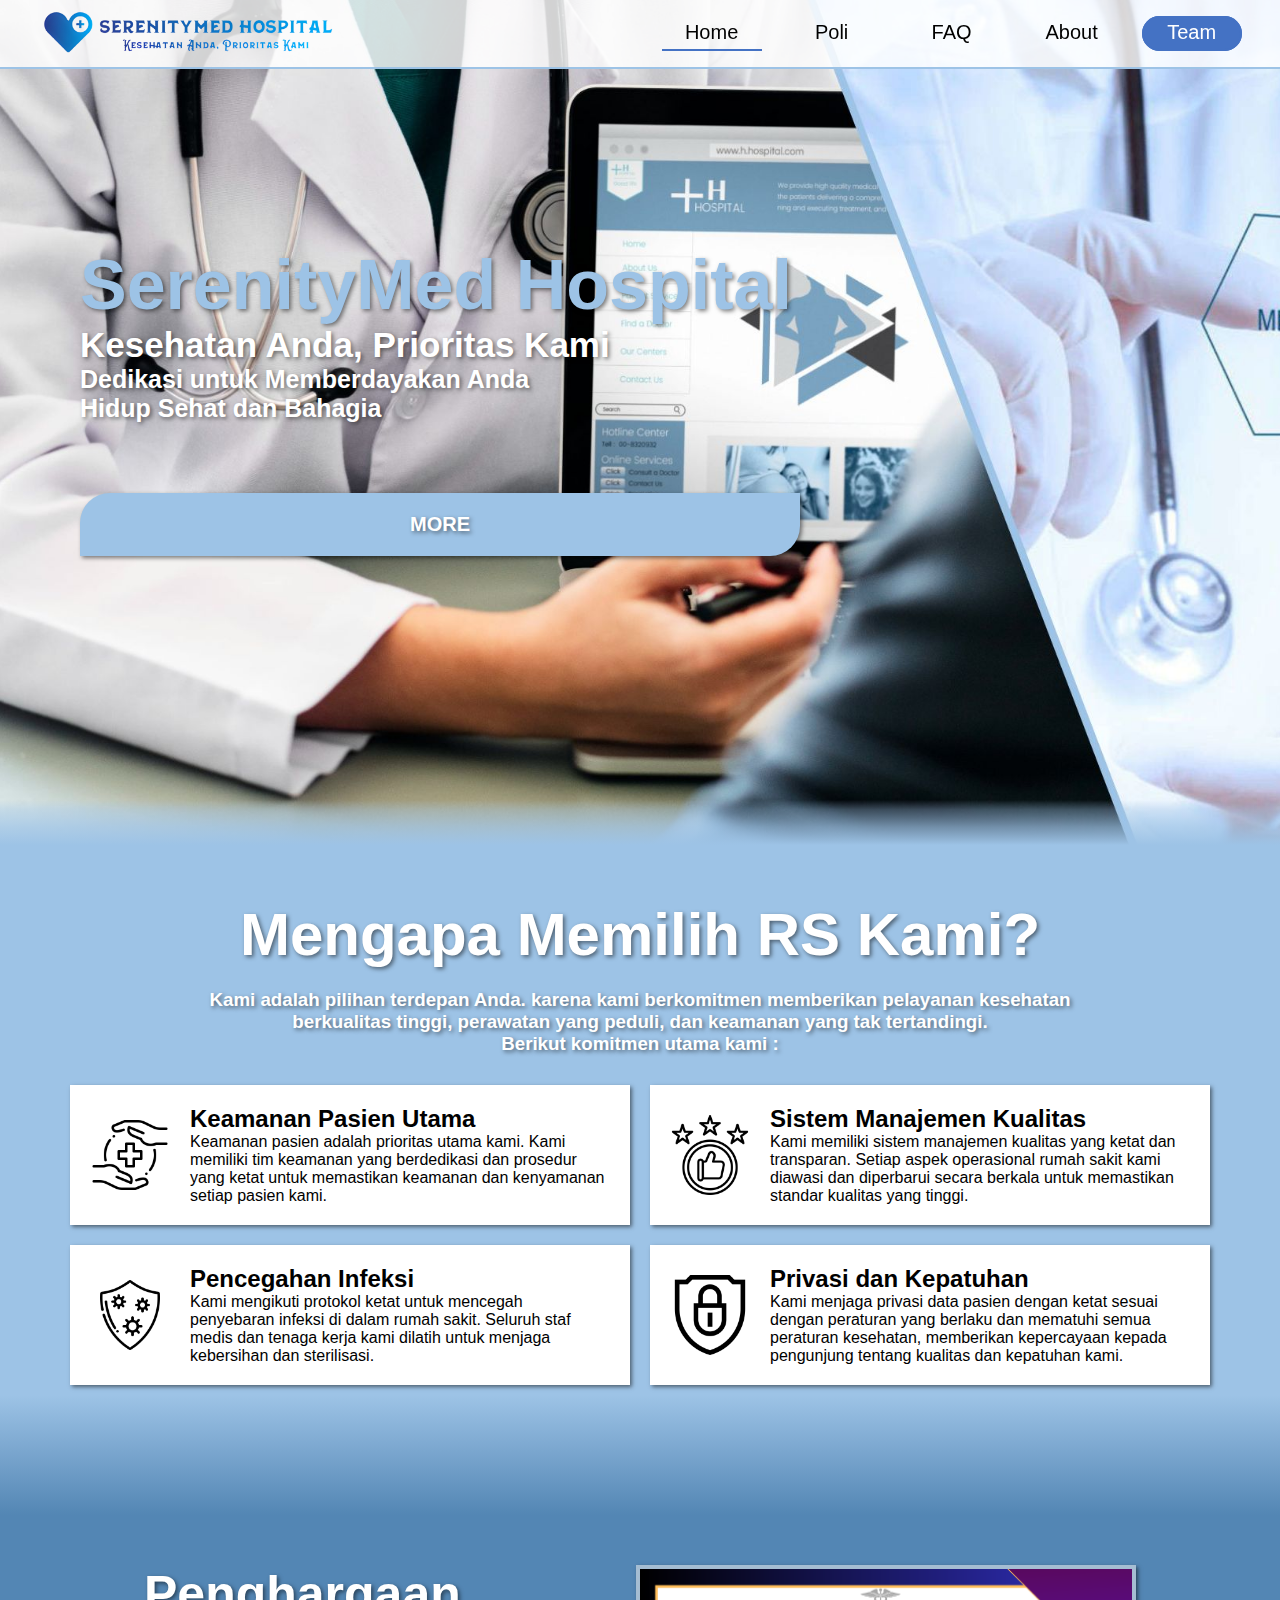
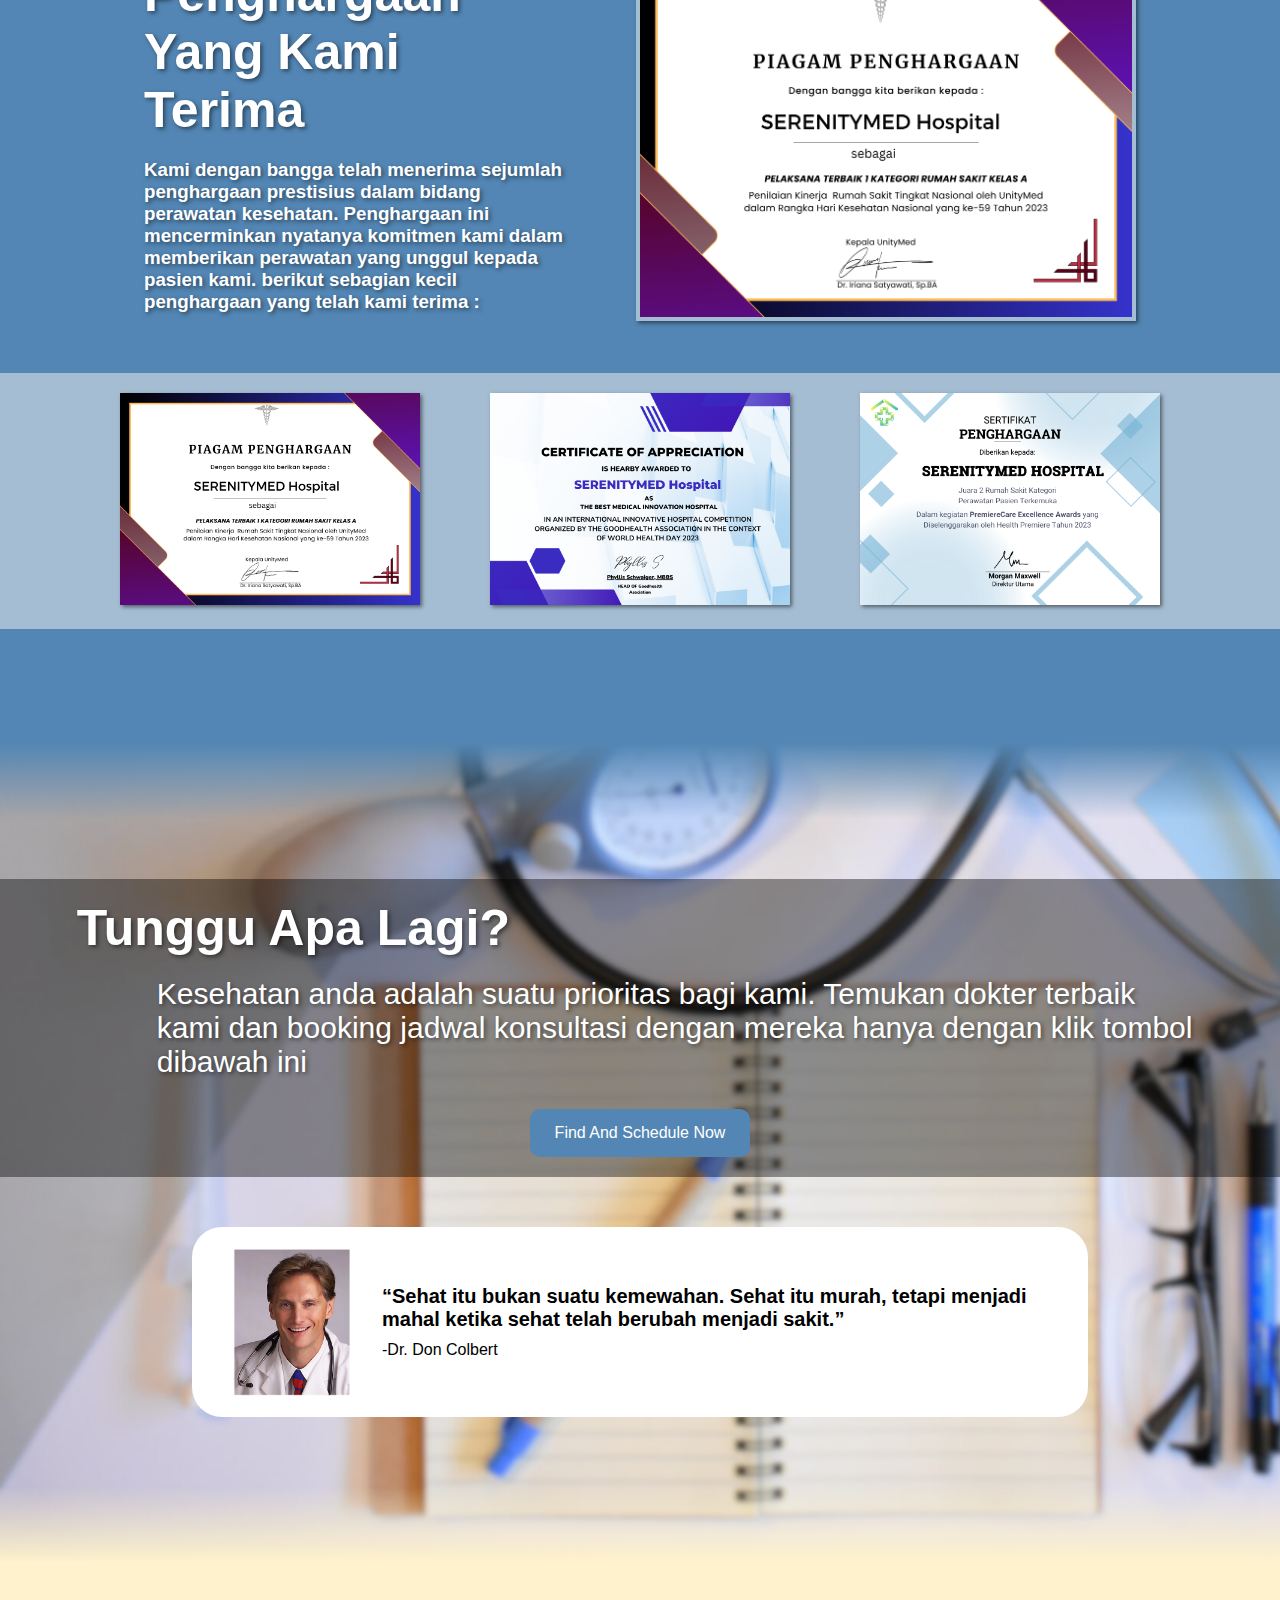
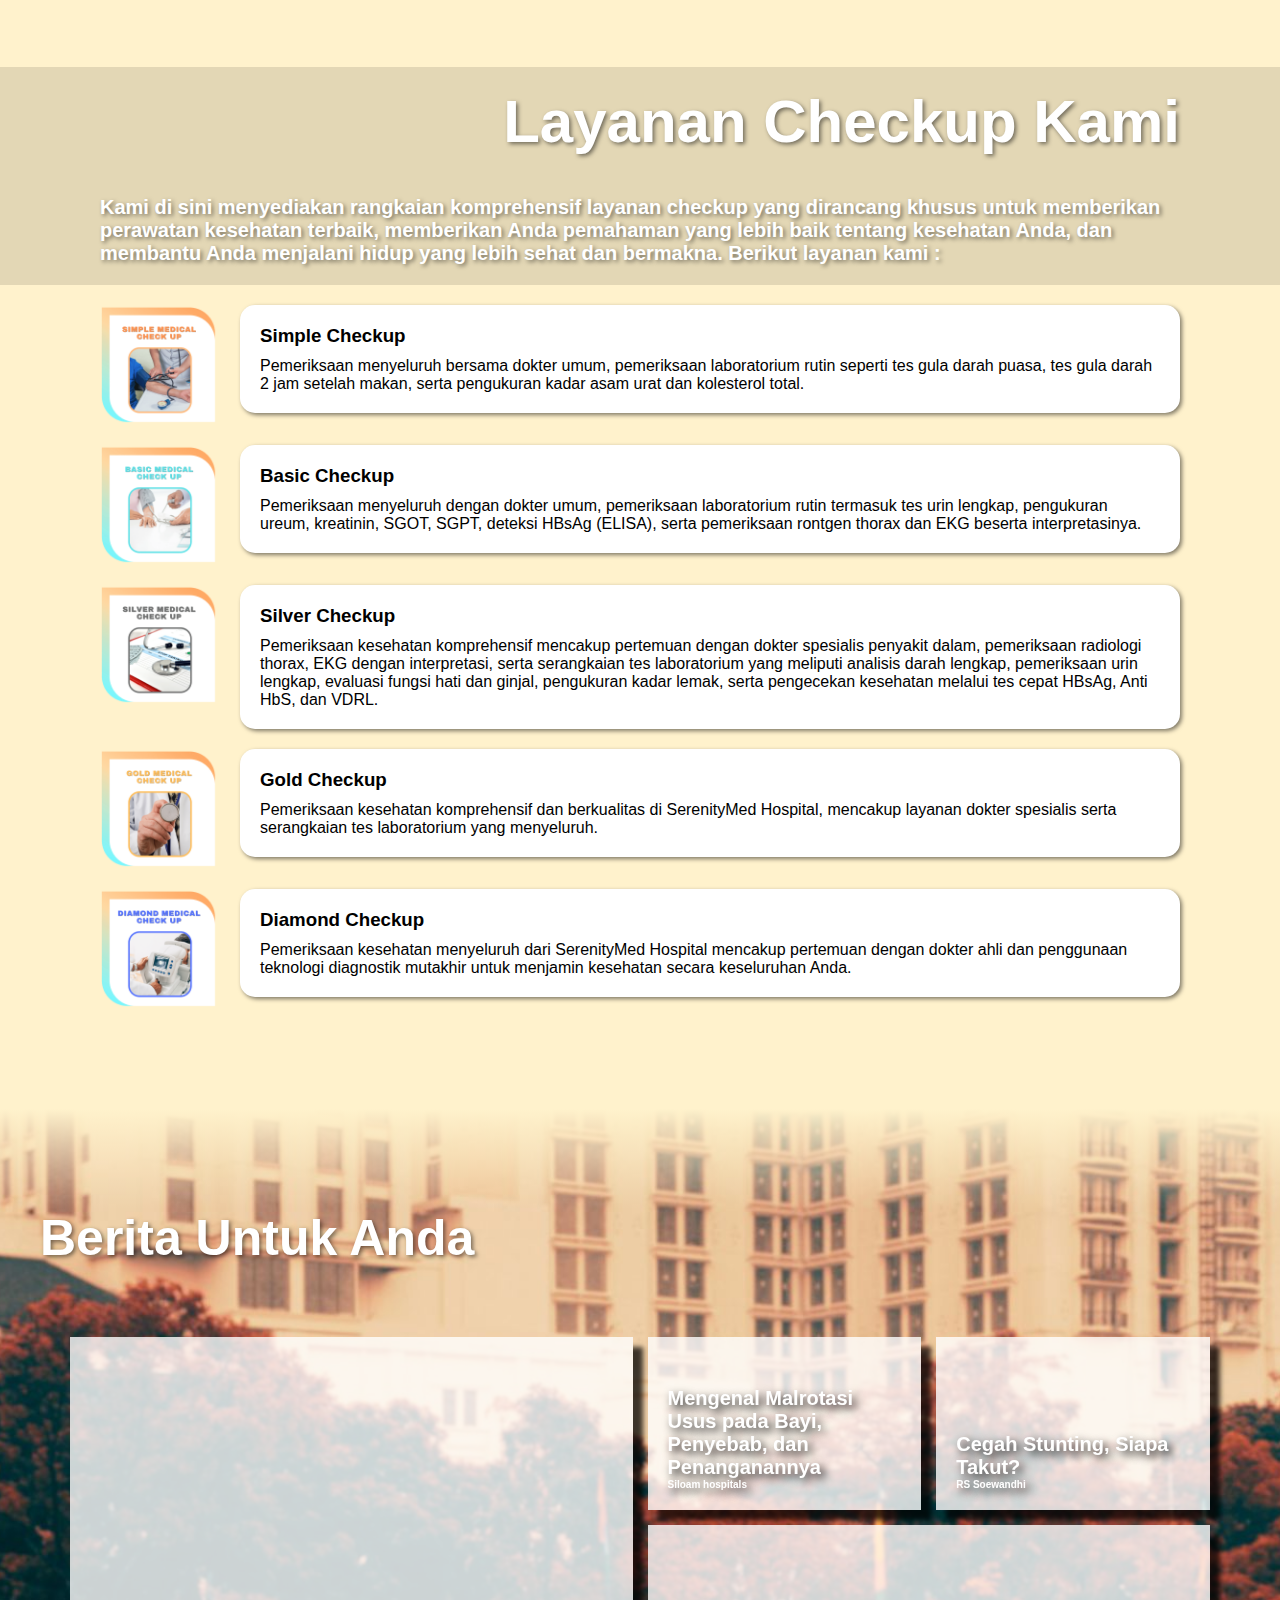
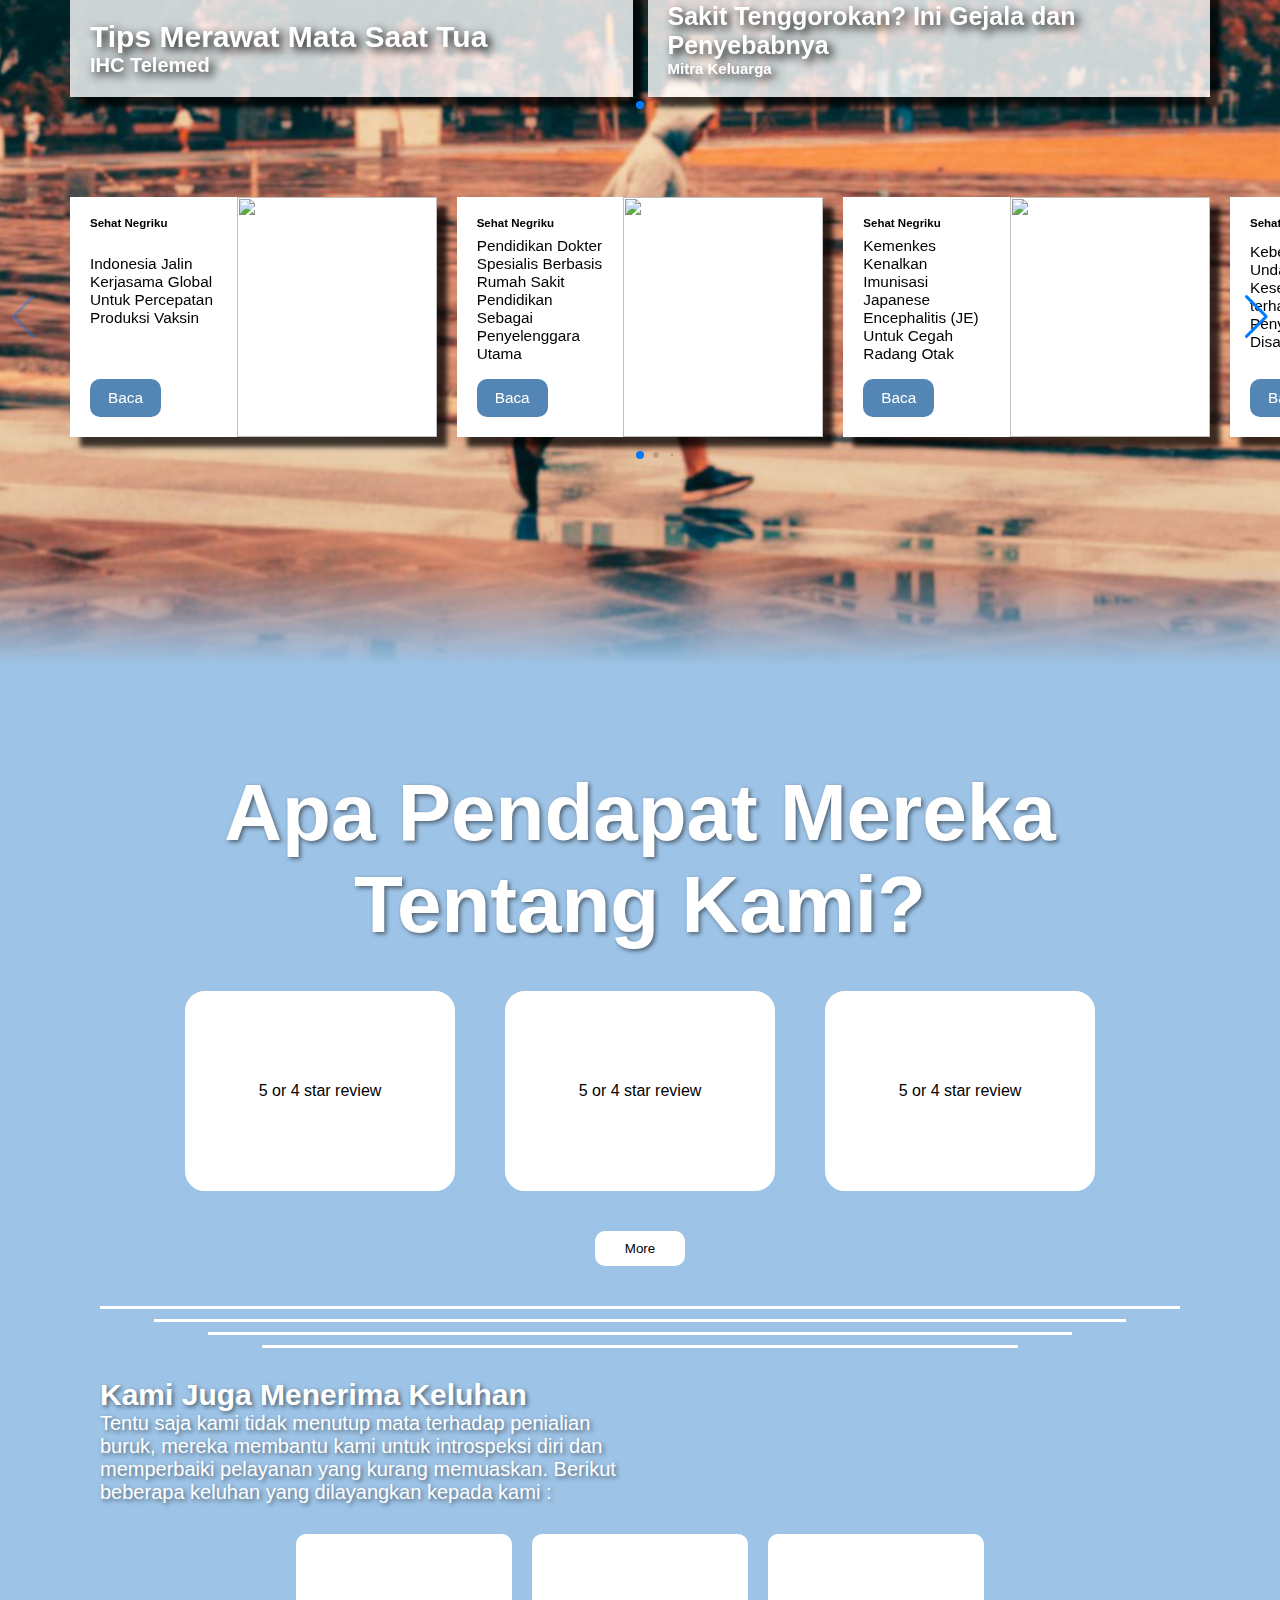
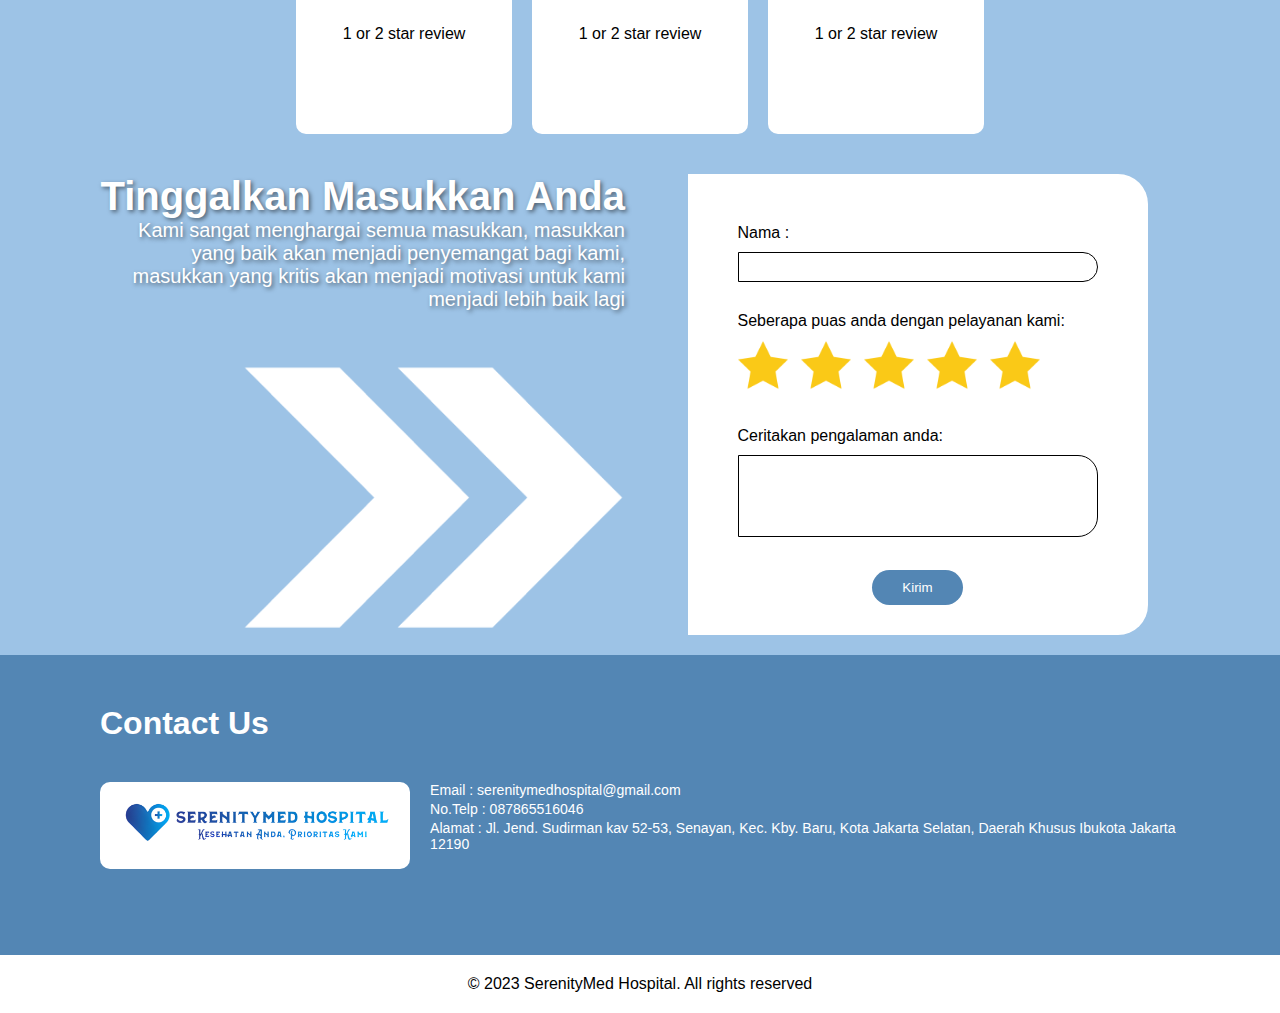
==== commit 88de6cae: "update news" ====
--- a/index.html
+++ b/index.html
@@ -4,10 +4,10 @@
 <head>
     <meta charset="UTF-8">
     <meta name="viewport" content="width=device-width, initial-scale=1.0">
-    <link rel="stylesheet" href="./style/header.css">
-    <link rel="stylesheet" href="./style/index.css">
-    <link rel="stylesheet" href="./style/swiper-bundle.min.css">
-    <title>Document</title>
+    <link rel="stylesheet" href="./css/header.css">
+    <link rel="stylesheet" href="./css/swiper-bundle.min.css">
+    <link rel="stylesheet" href="./css/index2.css">
+    <title>SerenityMed Hospital</title>
 </head>
 
 <body>
@@ -31,280 +31,310 @@
             <a class="navigation-button" id="team-nav" title="Team" href="./pages/Team-page.html">Team</a>
         </nav>
     </header>
-    <div class="Heading">
-        <div class="image">
-            <img src="./image/umum/Banner medis 3.png" alt="banner1" style="width:100%;height:300px;">
-        </div>
-        <div class="centered">
-            <h1>Kesehatan Anda, Prioritas Kami</h1>
-            <p>Dedikasi untuk Memberdayakan Anda</p>
-            <p>Hidup Sehat dan Bahagia</p>
-        </div>
-    </div>
-    <main>
-        <div class="item">
-            <div class="Text1">
-                Temukan Dokter dan Jadwal Konsultasi
-            </div>
-            <br>
-            <div class="Text2">
-                “Sehat itu bukan suatu kemewahan. Sehat itu murah, tetapi menjadi mahal ketika sehat telah berubah
-                menjadi sakit.”
-            </div>
-            <br>
-            <div class="Text3">
-                Kesehatan anda adalah suatu prioritas bagi kami. Temukan dokter terbaik kami dan booking jadwal
-                konsultasi dengan mereka hanya dengan klik tombol dibawah
-            </div>
-            <br>
-            <a href="./pages/poli-page.html" class="find">Find and Schedule Now</a>
-        </div>
-
-        <!-- Artikel -->
-        <div class="title">Berita Terbaru Tentang Kesehatan untuk Anda</div>
-        <div class="Berita">
-            <div class="containerberita swiper">
-                <div class="slide-container">
-                    <div class="card-wrapper swiper-wrapper">
-                        <div class="card swiper-slide">
-                            <div class="card-wrap">
-                                <div class="image-box">
-                                    <img src="./image/umum/Berita1.jpeg" alt="">
-                                </div>
-                                <div class="judul-berita">
-                                    <a href="https://sehatnegeriku.kemkes.go.id/baca/umum/20230901/1643778/ri-arab-saudi-jalin-kerja-sama-penempatan-dan-perlindungan-tenaga-kesehatan-indonesia/"
-                                        target="_blank">RI-Arab Saudi Jalin Kerja Sama
-                                        Penempatan dan Perlindungan Tenaga Kesehatan Indonesia</a>
-                                </div>
-                            </div>
+
+    <section id="home-sect-landing">
+        <div></div>
+        <div class="title-text-container">
+            <div>
+                <h1>SerenityMed Hospital</h1>
+                <h2>Kesehatan Anda, Prioritas Kami</h2>
+                <h3>Dedikasi untuk Memberdayakan Anda <br> Hidup Sehat dan Bahagia</h3>
+            </div>
+            <a id="home-more-button" href="#home-sect-profiles">MORE</a>
+        </div>
+        <div class="landing-gradient"></div>
+    </section>
+
+    <section id="home-sect-profiles">
+        <div></div>
+
+        <div class="profile-content">
+
+            <div class="title-profiles">
+                <h1>Mengapa Memilih RS Kami?</h1>
+                <h3>Kami adalah pilihan terdepan Anda. karena kami berkomitmen memberikan pelayanan kesehatan <br> berkualitas tinggi, perawatan yang peduli, dan keamanan yang tak tertandingi. <br> Berikut komitmen utama kami :</h3>
+            </div>
+
+            <div class="kom-main">
+                <div class="kom-sperator">
+                    <div class="kom-contain">
+                        <img src="./image/icon/protection.png" alt="Safety">
+                        <div class="kom-label">
+                            <h2>Keamanan Pasien Utama</h2>
+                            <p>Keamanan pasien adalah prioritas utama kami. Kami memiliki tim keamanan yang berdedikasi dan prosedur yang ketat untuk memastikan keamanan dan kenyamanan setiap pasien kami.</p>
                         </div>
-                        <div class="card swiper-slide">
-                            <div class="card-wrap">
-                                <div class="image-box">
-                                    <img src="./image/umum/berita 2.jpg" alt="">
-                                </div>
-                                <div class="judul-berita">
-                                    <a href="https://sehatnegeriku.kemkes.go.id/baca/rilis-media/20230831/0943771/tiga-fokus-integrasi-layanan-kesehatan-primer/"
-                                        target="_blank">Tiga Fokus Integrasi Layanan Kesehatan Primer</a>
-                                </div>
-                            </div>
+                    </div>
+                    <div class="kom-contain">
+                        <img src="./image/icon/reliability.png" alt="Quality">
+                        <div class="kom-label">
+                            <h2>Sistem Manajemen Kualitas</h2>
+                            <p>Kami memiliki sistem manajemen kualitas yang ketat dan transparan. Setiap aspek operasional rumah sakit kami diawasi dan diperbarui secara berkala untuk memastikan standar kualitas yang tinggi.</p>
                         </div>
-                        <div class="card swiper-slide">
-                            <div class="card-wrap">
-                                <div class="image-box">
-                                    <img src="./image/umum/berita 3.jpg" alt="">
-                                </div>
-                                <div class="judul-berita">
-                                    <a href="https://sehatnegeriku.kemkes.go.id/baca/rilis-media/20230830/3643762/740-fasilitas-kesehatan-disiapkan-untuk-tangani-dampak-polusi-udara/"
-                                        target="_blank">740 Fasilitas Kesehatan Disiapkan Untuk Tangani Dampak Polusi
-                                        Udara</a>
-                                </div>
-                            </div>
+                    </div>
+                </div>
+
+                <div class="kom-sperator">
+                    <div class="kom-contain">
+                        <img src="./image/icon/antivirus.png" alt="infect-prevent">
+                        <div class="kom-label">
+                            <h2>Pencegahan Infeksi</h2>
+                            <p>Kami mengikuti protokol ketat untuk mencegah penyebaran infeksi di dalam rumah sakit. Seluruh staf medis dan tenaga kerja kami dilatih untuk menjaga kebersihan dan sterilisasi.</p>
                         </div>
-                        <div class="card swiper-slide">
-                            <div class="card-wrap">
-                                <div class="image-box">
-                                    <img src="./image/umum/beriita 4.jpg" alt="">
-                                </div>
-                                <div class="judul-berita">
-                                    <a href="https://sehatnegeriku.kemkes.go.id/baca/rilis-media/20230826/0443722/ajak-masyarakat-anti-mager-melalui-asean-cfd/"
-                                        target="_blank">Ajak Masyarakat Anti Mager Melalui ASEAN CFD</a>
-                                </div>
-                            </div>
+                    </div>
+                    <div class="kom-contain">
+                        <img src="./image/icon/privacy.png" alt="privacy">
+                        <div class="kom-label">
+                            <h2>Privasi dan Kepatuhan</h2>
+                            <p>Kami menjaga privasi data pasien dengan ketat sesuai dengan peraturan yang berlaku dan mematuhi semua peraturan kesehatan, memberikan kepercayaan kepada pengunjung tentang kualitas dan kepatuhan kami.</p>
                         </div>
-                        <div class="card swiper-slide">
-                            <div class="card-wrap">
-                                <div class="image-box">
-                                    <img src="./image/umum/berita 5.jpeg" alt="">
-                                </div>
-                                <div class="judul-berita">
-                                    <a href="https://sehatnegeriku.kemkes.go.id/baca/umum/20230825/4643699/indonesia-usulkan-integrasi-dana-kesehatan-di-kawasan-asean/"
-                                        target="_blank">Indonesia Usulkan Integrasi Dana Kesehatan di Kawasan ASEAN</a>
-                                </div>
-                            </div>
-                        </div>
-                        <div class="card swiper-slide">
-                            <div class="card-wrap">
-                                <div class="image-box">
-                                    <img src="./image/umum/berita 6.jpg" alt="">
-                                </div>
-                                <div class="judul-berita">
-                                    <a href="https://sehatnegeriku.kemkes.go.id/baca/rilis-media/20230819/5343667/tiga-agenda-bidang-kesehatan-indonesia-dalam-g20-india/"
-                                        target="_blank">Tiga Agenda Bidang Kesehatan Indonesia dalam G20 India</a>
-                                </div>
-                            </div>
-                        </div>
-                        <div class="card swiper-slide">
-                            <div class="card-wrap">
-                                <div class="image-box">
-                                    <img src="./image/umum/berita 7.jpeg" alt="">
-                                </div>
-                                <div class="judul-berita">
-                                    <a href="https://sehatnegeriku.kemkes.go.id/baca/umum/20230809/5743643/kemenkes-canangkan-perluasan-imunisasi-gratis-untuk-cegah-kanker-rahim/"
-                                        target="_blank">Kemenkes Canangkan Perluasan Imunisasi Gratis Untuk Cegah Kanker
-                                        Leher Rahim</a>
-                                </div>
-                            </div>
-                        </div>
-                        <div class="card swiper-slide">
-                            <div class="card-wrap">
-                                <div class="image-box">
-                                    <img src="./image/umum/berita 8.jpg" alt="">
-                                </div>
-                                <div class="judul-berita">
-                                    <a
-                                        href="https://sehatnegeriku.kemkes.go.id/baca/rilis-media/20230806/2643614/menkes-temui-elon-musk-untuk-bangun-akses-internet-di-puskesmas-terpencil/">Menkes
-                                        Temui Elon Musk Untuk Bangun Akses Internet di Puskesmas Terpencil</a>
-                                </div>
-                            </div>
-                        </div>
-                        <div class="card swiper-slide">
-                            <div class="card-wrap">
-                                <div class="image-box">
-                                    <img src="./image/umum/berita 9.jpeg" alt="">
-                                </div>
-                                <div class="judul-berita">
-                                    <a
-                                        href="https://sehatnegeriku.kemkes.go.id/baca/rilis-media/20230726/4343580/hepatitis-b-banyak-ditularkan-dari-ibu-ke-anak/">Hepatitis
-                                        B Banyak Ditularkan dari Ibu ke Anak</a>
-                                </div>
-                            </div>
-                        </div>
-                    </div>
-                    <div class="swiper-button-next swiper-navBtn"></div>
-                    <div class="swiper-button-prev swiper-navBtn"></div>
-                    <div class="swiper-pagination pg-style"></div>
-                </div>
-            </div>
-        </div>
-        <!-- Achievement -->
-        <div class="title">Penghargaan yang Diterima SerenityMed Hospital</div><br>
-        <div class="all-achievement-container">
-            <div class="achievement-row">
-                <div class="achievement">
-                    <img src="./image/Sertif/Sertif1.png" width="320" height="180" alt="">
-                </div>
-            </div>
-            <div class="achievement-row">
-                <div class="achievement">
-                    <img src="./image/Sertif/Sertif2.png" width="320" height="180" alt="">
-                </div>
-            </div>
-            <div class="achievement-row">
-                <div class="achievement">
-                    <img src="./image/Sertif/Sertif3.png" width="320" height="180" alt="">
-                </div>
-            </div>
-        </div>
-        <!-- Layanan -->
-        <div class="title">Janis Layanan SerenityMed Hospital untuk Anda</div>
-        <div class="Layanan">
-            <div class="containerlayanan swiper">
-                <div class="slide-container">
-                    <div class="card-wrapper swiper-wrapper">
-                        <div class="card-layanan swiper-slide">
-                            <div class="image-box">
-                                <img src="./image/Layanan/1.png" alt="">
-                            </div>
-                            <div class="judul-layanan">
-                                <p>Paket 'Simple Medical Check Up' mencakup pemeriksaan menyeluruh bersama dokter umum,
-                                    pemeriksaan laboratorium rutin seperti tes gula darah puasa, tes gula darah 2 jam
-                                    setelah makan, serta pengukuran kadar asam urat dan kolesterol total.</p>
-                            </div>
-                        </div>
-                        <div class="card-layanan swiper-slide">
-                            <div class="image-box">
-                                <img src="./image/Layanan/2.png" alt="">
-                            </div>
-                            <div class="judul-layanan">
-                                <p>Paket 'Basic Medical Check Up' mencakup pemeriksaan menyeluruh dengan dokter umum,
-                                    pemeriksaan laboratorium rutin termasuk tes urin lengkap, pengukuran ureum,
-                                    kreatinin, SGOT, SGPT, deteksi HBsAg (ELISA), serta pemeriksaan rontgen thorax dan
-                                    EKG beserta interpretasinya.</p>
-                            </div>
-                        </div>
-                        <div class="card-layanan swiper-slide">
-                            <div class="image-box">
-                                <img src="./image/Layanan/3.png" alt="">
-                            </div>
-                            <div class="judul-layanan">
-                                <p>Paket pemeriksaan kesehatan komprehensif mencakup pertemuan dengan dokter spesialis
-                                    penyakit dalam, pemeriksaan radiologi thorax, EKG dengan interpretasi, serta
-                                    serangkaian tes laboratorium yang meliputi analisis darah lengkap, pemeriksaan urin
-                                    lengkap, evaluasi fungsi hati dan ginjal, pengukuran kadar lemak, serta pengecekan
-                                    kesehatan melalui tes cepat HBsAg, Anti HbS, dan VDRL.</p>
-                            </div>
-                        </div>
-                        <div class="card-layanan swiper-slide">
-                            <div class="image-box">
-                                <img src="./image/Layanan/4.png" alt="">
-                            </div>
-                            <div class="judul-layanan">
-                                <p>Paket pemeriksaan kesehatan komprehensif dan berkualitas di SerenityMed Hospital,
-                                    mencakup layanan dokter spesialis serta serangkaian tes laboratorium yang menyeluruh
-                                </p>
-                            </div>
-                        </div>
-                        <div class="card-layanan swiper-slide">
-                            <div class="image-box">
-                                <img src="./image/Layanan/5.png" alt="">
-                            </div>
-                            <div class="judul-layanan">
-                                <p>Paket pemeriksaan kesehatan menyeluruh dari SerenityMed Hospital mencakup pertemuan
-                                    dengan dokter ahli dan penggunaan teknologi diagnostik mutakhir untuk menjamin
-                                    kesehatan secara keseluruhan Anda</p>
-                            </div>
-                        </div>
-                    </div>
-                    <div class="swiper-button-next swiper-navBtn"></div>
-                    <div class="swiper-button-prev swiper-navBtn"></div>
-                    <div class="swiper-pagination pg-style"></div>
-                </div>
-            </div>
-        </div>
-
-        <div class="title">Feedback Form</div>
-        <div class="feedback-container">
-            <form id="form-fdback">
-                <label for="rating">Seberapa puas anda dengan pelayanan kami:</label>
-                <div class="star-box">
-                    <input type="radio" id="star-option1" name="star-option" value="star-option 1">
-                    <label id="star1" for="star-option1"><img src="./image/icon/star.png" alt="star-option 1"></label>
-
-
-                    <input type="radio" id="star-option2" name="star-option" value="star-option 2">
-                    <label id="star2" for="star-option2"><img src="./image/icon/star.png" alt="star-option 2"></label>
-
-
-
-                    <input type="radio" id="star-option3" name="star-option" value="star-option 3">
-                    <label id="star3" for="star-option3"><img src="./image/icon/star.png" alt="star-option 3"></label>
-
-
-
-                    <input type="radio" id="star-option4" name="star-option" value="star-option 4">
-                    <label id="star4" for="star-option4"><img src="./image/icon/star.png" alt="star-option 4"></label>
-
-
-
-                    <input type="radio" id="star-option5" name="star-option" value="star-option 5" checked>
-                    <label id="star5" for="star-option5"><img src="./image/icon/star.png" alt="star-option 5"></label>
-
-                </div>
-                <label for="comment">Ceritakan pengalaman anda:</label>
-                <textarea id="comment" name="comment" rows="4" cols="50"></textarea>
-                <div class="submit-contain"><input id="subfeedb" type="submit" value="Kirim"></div>
-            </form>
-        </div>
-
-    </main>
+                    </div>
+                </div>
+            </div>
+
+        </div>
+        <div id="separator-profile-page"></div>
+    </section>
+
+    <section id="home-sect-penghargaan">
+        <div class="wrapper-penghargaan">
+            <div class="title-penghargaan">
+                <h1>Penghargaan Yang Kami Terima</h1>
+                <h3>Kami dengan bangga telah menerima sejumlah penghargaan prestisius dalam bidang perawatan kesehatan. Penghargaan ini mencerminkan nyatanya komitmen kami dalam memberikan perawatan yang unggul kepada pasien kami. berikut sebagian kecil penghargaan yang telah kami terima :</h3>
+            </div>
+            <div class="highlight-contain"><img id="highlighted-image" src="./image/Sertif/Sertif1.png" alt=""></div>
+        </div>
+        <div class="penghargaan-maincn">
+            <div class="penghargaan-container" id="phc1"><img src="./image/Sertif/Sertif1.png" alt="s1"></div>
+            <div class="penghargaan-container" id="phc2"><img src="./image/Sertif/Sertif2.png" alt="s2"></div>
+            <div class="penghargaan-container" id="phc3"><img src="./image/Sertif/Sertif3.png" alt="s3"></div>
+        </div>
+    </section>
+
+    <section id="home-sect-regist">
+        <div id="home-regist-septop"></div>
+        <div class="regist-main-content">
+            <div class="regist-title">
+                <h1>Tunggu Apa Lagi?</h1>
+                <div class="regist-container">
+                    <p>Kesehatan anda adalah suatu prioritas bagi kami. Temukan dokter terbaik kami dan booking jadwal
+                        konsultasi dengan mereka hanya dengan klik tombol dibawah ini</p>
+                    <a href="./pages/poli-page.html">Find And Schedule Now</a>
+                </div>
+            </div>
+
+            <div class="kutipan-dnc-contain">
+                <div class="kutipan-donc">
+                    <img src="./image/icon/Don-Colbert.png" alt="don-colb">
+                    <div>
+                        <h3>“Sehat itu bukan suatu kemewahan. Sehat itu murah, tetapi menjadi mahal ketika sehat telah berubah
+                        menjadi sakit.”</h3>
+                        <p>-Dr. Don Colbert</p>
+                    </div>
+                </div>
+            </div>
+        </div>
+        <div id="home-regist-sepbot"></div>
+    </section>
+
+    <section id="home-sect-layanan">
+        <div class="title-main-layanan">
+            <h1>Layanan Checkup Kami</h1>
+            <p id="playanan">Kami di sini menyediakan rangkaian komprehensif layanan checkup yang dirancang khusus untuk memberikan perawatan kesehatan terbaik, memberikan Anda pemahaman yang lebih baik tentang kesehatan Anda, dan membantu Anda menjalani hidup yang lebih sehat dan bermakna. Berikut layanan kami :</p>
+        </div>
+        <div class="layanan-container">
+            <div class="layanan-content">
+                <img src="./image/Layanan/1.png" alt="l1">
+                <div class="layanan-title">
+                    <h3>Simple Checkup</h3>
+                    <p>Pemeriksaan menyeluruh bersama dokter umum,
+                        pemeriksaan laboratorium rutin seperti tes gula darah puasa, tes gula darah 2 jam
+                        setelah makan, serta pengukuran kadar asam urat dan kolesterol total.</p>
+                </div>
+            </div>
+            <div class="layanan-content">
+                <img src="./image/Layanan/2.png" alt="l2">
+                <div class="layanan-title">
+                    <h3>Basic Checkup</h3>
+                    <p>Pemeriksaan menyeluruh dengan dokter umum,
+                        pemeriksaan laboratorium rutin termasuk tes urin lengkap, pengukuran ureum,
+                        kreatinin, SGOT, SGPT, deteksi HBsAg (ELISA), serta pemeriksaan rontgen thorax dan
+                        EKG beserta interpretasinya.</p>
+                </div>
+            </div>
+            <div class="layanan-content">
+                <img src="./image/Layanan/3.png" alt="l3">
+                <div class="layanan-title">
+                    <h3>Silver Checkup</h3>
+                    <p>Pemeriksaan kesehatan komprehensif mencakup pertemuan dengan dokter spesialis
+                        penyakit dalam, pemeriksaan radiologi thorax, EKG dengan interpretasi, serta
+                        serangkaian tes laboratorium yang meliputi analisis darah lengkap, pemeriksaan urin
+                        lengkap, evaluasi fungsi hati dan ginjal, pengukuran kadar lemak, serta pengecekan
+                        kesehatan melalui tes cepat HBsAg, Anti HbS, dan VDRL.</p>
+                </div>
+            </div>
+            <div class="layanan-content">
+                <img src="./image/Layanan/4.png" alt="l4">
+                <div class="layanan-title">
+                    <h3>Gold Checkup</h3>
+                    <p>Pemeriksaan kesehatan komprehensif dan berkualitas di SerenityMed Hospital,
+                        mencakup layanan dokter spesialis serta serangkaian tes laboratorium yang menyeluruh.</p>
+                </div>
+            </div>
+            <div class="layanan-content">
+                <img src="./image/Layanan/5.png" alt="l5">
+                <div class="layanan-title">
+                    <h3>Diamond Checkup</h3>
+                    <p>Pemeriksaan kesehatan menyeluruh dari SerenityMed Hospital mencakup pertemuan
+                        dengan dokter ahli dan penggunaan teknologi diagnostik mutakhir untuk menjamin
+                        kesehatan secara keseluruhan Anda.</p>
+                </div>
+            </div>
+        </div>
+    </section>
+    
+    <section id="home-sect-news">
+        <div id="top-news-separator"></div>
+
+        <div class="news-main-content">
+            <div class="title-news">
+                <h1>Berita Untuk Anda</h1>
+            </div>
+
+            <div class="news-heading">
+                <!-- Slider main container -->
+                <div class="swiper-headline-news-container swiper">
+                    <!-- Additional required wrapper -->
+                    <div id="headingnews-slider" class="swiper-wrapper slide-headline-container">
+                      <!-- Slides -->
+                    </div>
+                    <!-- If we need pagination -->
+                    <div class="swiper-pagination headline-pagination"></div>                    
+                 </div>
+            </div>
+
+            <div class="news-general">
+                <!-- Slider main container -->
+                <div class="swiper-general-news-container swiper">
+                    <!-- Additional required wrapper -->
+                    <div id="general-news-container" class="swiper-wrapper">
+                      <!-- Slides -->
+                    </div>
+                    <!-- If we need pagination -->
+                    <div class="swiper-pagination"></div>
+                
+                    <!-- If we need navigation buttons -->
+                    <div class="swiper-button-prev"></div>
+                    <div class="swiper-button-next"></div>
+                    
+                 </div>
+            </div>
+
+        </div>
+        <div id="bot-news-separator"></div>
+    </section>
+
+    <section id="home-sect-feedback">
+        <div class="main-title-feedback">
+            <h1>Apa Pendapat Mereka Tentang Kami?</h1>
+        </div>
+
+        <div class="main-good-review-container">
+            <div class="good-review-container">
+                <div class="good-review">5 or 4 star review</div>
+                <div class="good-review">5 or 4 star review</div>
+                <div class="good-review">5 or 4 star review</div>
+            </div>
+        </div>
+
+        <button id="more-good-review-button">More</button>
+
+        <div class="main-bad-review-container">
+            <div id="divider">
+                <div class="good-bad-divider" style="width: 100%;"></div>
+                <div class="good-bad-divider" style="width: 90%;"></div>
+                <div class="good-bad-divider" style="width: 80%;"></div>
+                <div class="good-bad-divider" style="width: 70%;"></div>
+            </div>
+            <div class="bad-review-title">
+                <h1>Kami Juga Menerima Keluhan</h1>
+                <p>Tentu saja kami tidak menutup mata terhadap penialian buruk, mereka membantu kami untuk introspeksi diri dan memperbaiki pelayanan yang kurang memuaskan. Berikut beberapa keluhan yang dilayangkan kepada kami :</p>
+            </div>
+            <div class="bad-review-container">
+                <div class="bad-review">1 or 2 star review</div>
+                <div class="bad-review">1 or 2 star review</div>
+                <div class="bad-review">1 or 2 star review</div>
+            </div>
+        </div>
+
+        <div class="review-form-container">
+            <div class="review-form-title">
+                <h1>Tinggalkan Masukkan Anda</h1>
+                <p>Kami sangat menghargai semua masukkan, masukkan yang baik akan menjadi penyemangat bagi kami, masukkan yang kritis akan menjadi motivasi untuk kami menjadi lebih baik lagi</p>
+                <img id="arrow-img" src="./image/icon/white-arrow-png-transparent-20.png" alt="">
+            </div>
+            <div class="feedback-container">
+                <form id="form-fdback">
+                    <div class="top-form">
+                        <label for="namainfd">Nama :</label>
+                        <input type="text" name="namaFD" id="namainfd">
+                        <label for="rating">Seberapa puas anda dengan pelayanan kami:</label>
+                        <div class="star-box">
+                            <label id="star1" for="star-option1"><img src="./image/icon/star.png" alt="star-option 1"></label>
+                            <input type="radio" id="star-option1" name="star-option" value="1">
+                        
+                        
+                            <label id="star2" for="star-option2"><img src="./image/icon/star.png" alt="star-option 2"></label>
+                            <input type="radio" id="star-option2" name="star-option" value="2">
+                        
+                        
+                        
+                            <label id="star3" for="star-option3"><img src="./image/icon/star.png" alt="star-option 3"></label>
+                            <input type="radio" id="star-option3" name="star-option" value="3">
+                        
+                        
+                        
+                            <label id="star4" for="star-option4"><img src="./image/icon/star.png" alt="star-option 4"></label>
+                            <input type="radio" id="star-option4" name="star-option" value="4">
+                        
+                        
+                        
+                            <label id="star5" for="star-option5"><img src="./image/icon/star.png" alt="star-option 5"></label>
+                            <input type="radio" id="star-option5" name="star-option" value="5" checked>
+                        
+                    </div>
+                    </div>
+                    <div class="bottom-form">
+                        <label for="comment">Ceritakan pengalaman anda:</label>
+                        <textarea id="comment" name="comments" rows="4" cols="50"></textarea>
+                    </div>
+                    <div class="submit-contain"><input id="subfeedb" type="submit" value="Kirim"></div>
+                </form>
+            </div>
+        </div>
+    </section>
+
+    <section id="home-sect-contact-us">
+        <h1>Contact Us</h1>
+        <div class="contact-container">
+            <div class="footer-logo-container">
+                <img src="./image/umum/logo.png" alt="serenitymed">
+            </div>
+            <div class="footer-contact-container">
+                <p>Email : serenitymedhospital@gmail.com</p>
+                <p>No.Telp : 087865516046</p>
+                <p>Alamat : Jl. Jend. Sudirman kav 52-53, Senayan, Kec. Kby. Baru, Kota Jakarta Selatan, Daerah Khusus Ibukota Jakarta 12190</p>
+            </div>
+        </div>
+    </section>
+
     <footer>
         <p>© 2023 SerenityMed Hospital. All rights reserved</p>
     </footer>
-    <script src="./script/header.js"></script>
-    <script src="./script/index.js"></script>
-    <script src="./script/swiper-bundle.min.js"></script>
-    <script src="./script/swiper.js"></script>
+    <script src="./js/header.js"></script>
+    <script src="./js/newsindex.js"></script>
+    <script src="./js/swiper-bundle.min.js"></script>
+    <script src="./js/swiperindex2.js"></script>
+    <script src="./js/index2.js"></script>
 </body>
 
 </html>--- a/css/header.css
+++ b/css/header.css
@@ -0,0 +1,115 @@
+/* header navigation bar */
+
+#mainHeader{
+    display: flex;
+    justify-content: space-between;
+    padding: 10px 3vw;
+    position: fixed;
+    top: 0;
+    background-color: rgba(255, 255, 255, 0.825);
+    border-bottom: 2px solid #9dc3e6;
+    transition: transform ease-in-out 0.7s;
+    z-index: 200;
+    width: 100vw;
+    box-sizing: border-box;
+}
+
+.scroll-up {
+    transform: translateY(-100%);
+}
+
+#mainHeader img{
+    width: 295.2px;
+    object-fit: contain;
+}
+
+.navigation-bar-link{
+    display: flex;
+    align-items: center;
+    gap: 20px;
+}
+
+.navigation-button{
+    height: 35px;
+    width: 100px;
+    text-decoration: none;
+    display: flex;
+    align-items: center;
+    justify-content: center;
+    color: black;
+    font-size: 20px;
+    border-bottom: solid 2px #4473c400;
+    transition: ease-in-out 0.5s;
+}
+
+.navigation-button:hover{
+    border-bottom: solid 2px #4472c4;
+}
+
+#team-nav{
+    background-color: #4472c4;
+    color: white;
+    border-radius: 20px;
+    outline: solid 2px #4472c4;
+    outline-offset: -2px;
+    transition: ease-in-out 0.2s;
+}
+
+#team-nav:hover{
+    outline: solid 2px #4472c4;
+    outline-offset: 4px;
+}
+
+#navres-button{
+    object-fit: contain;
+    display: none;
+}
+
+#navres-button img{
+    width: 40px;
+    background-color: white;
+}
+
+#navigation-bar-responsive{
+    display: none;
+    position: absolute;
+    right: 0;
+    top: 66.8px;
+    flex-direction: column;
+    height: auto;
+    transition: ease-in-out 0.7s;
+}
+
+.navres-onscrl{
+    transform: translateX(150%);
+}
+
+#navigation-bar-responsive a{
+    display: flex;
+    justify-content: right;
+    align-items: center;
+    color: rgb(42, 137, 215);
+    padding: 5px;
+    padding-right: 20px;
+    width: 25vw;
+    height: 40px;
+    text-decoration: none;
+    font-weight: 700;
+    background-color: rgb(255, 255, 255);
+}
+
+#navigation-bar-responsive a:nth-child(odd){
+    background-color: rgb(234, 234, 234);
+}
+
+
+@media (max-width:937px) {
+    .navigation-bar-link{
+        display: none;
+    }
+    #navres-button{
+        display: block;
+    }
+}
+
+/* end of navigation bar and header */--- a/css/index2.css
+++ b/css/index2.css
@@ -0,0 +1,899 @@
+* {
+    margin: 0;
+    padding: 0;
+    box-sizing: border-box;
+    font-family: sans-serif;
+    user-select: none;
+}
+
+a{
+    text-decoration: none;
+    color: white;
+}
+
+html {
+    scroll-behavior: smooth;
+    overflow-x: hidden;
+}
+
+body {
+    display: flex;
+    flex-direction: column;
+    background-color: #9dc3e6;
+}
+
+/* header navigation bar */
+
+#home-nav {
+    border-bottom: solid 2px #4472c4;
+}
+
+/* end of navigation bar and header */
+
+section {
+    width: 100%;
+    height: 850px;
+    display: flex;
+}
+
+/* home landing */
+
+#home-sect-landing {
+    background-image: url(../image/umum/bannerUtama.jpg);
+    background-size: cover;
+    background-repeat: no-repeat;
+    background-position: center;
+    display: flex;
+    justify-content: space-between;
+    flex-direction: column;
+}
+
+.title-text-container {
+    display: flex;
+    flex-direction: column;
+    justify-content: center;
+    padding-left: 80px;
+    width: 800px;
+    text-shadow: 2px 2px 4px rgba(0, 0, 0, 0.5);
+    gap: 70px;
+}
+
+.title-text-container h1 {
+    color: #9dc3e6;
+    font-size: 70px;
+}
+
+.title-text-container h2 {
+    color: #ffffff;
+    font-size: 35px;
+}
+
+.title-text-container h3 {
+    color: #ffffff;
+    font-size: 25px;
+}
+
+#home-more-button {
+    padding: 20px;
+    -webkit-border-top-left-radius: 30px;
+    -webkit-border-bottom-right-radius: 30px;
+    -moz-border-radius-topleft: 30px;
+    -moz-border-radius-bottomright: 30px;
+    border-top-left-radius: 30px;
+    border-bottom-right-radius: 30px;
+    background-color: #9dc3e6;
+    color: white;
+    text-align: center;
+    text-decoration: none;
+    transition: ease-in-out 0.3s;
+    font-weight: 600;
+    font-size: 20px;
+    box-shadow: 2px 2px 4px rgba(0, 0, 0, 0.5);
+}
+
+#home-more-button:hover {
+    background-color: #86a7c5;
+}
+
+.landing-gradient {
+    height: 50px;
+    width: 100%;
+    background: rgb(157, 195, 230);
+    background: linear-gradient(180deg, rgba(157, 195, 230, 0) 0%, rgba(157, 195, 230, 0.3657795882024685) 19%, rgba(157, 195, 230, 0.7243230055694152) 54%, rgba(157, 195, 230, 1) 90%);
+
+}
+
+/* profiles singkat */
+
+#home-sect-profiles {
+    height: auto;
+    display: flex;
+    flex-direction: column;
+    align-items: center;
+    justify-content: space-between;
+    padding-top: 50px;
+}
+
+.title-profiles {
+    display: flex;
+    flex-direction: column;
+    align-items: center;
+    justify-content: center;
+}
+
+.title-profiles h1 {
+    color: white;
+    text-shadow: 2px 2px 4px rgba(0, 0, 0, 0.5);
+    font-size: 60px;
+    margin-bottom: 20px;
+}
+
+.title-profiles h3 {
+    color: white;
+    text-shadow: 2px 2px 4px rgba(0, 0, 0, 0.5);
+    text-align: center;
+}
+
+.kom-main {
+    margin-top: 30px;
+    gap: 20px;
+    display: flex;
+    justify-content: center;
+    align-items: center;
+    flex-direction: column;
+    padding: 0 70px 10px 70px;
+}
+
+.kom-sperator {
+    gap: 20px;
+    display: flex;
+    justify-content: center;
+    align-items: center;
+}
+
+.kom-contain {
+    display: flex;
+    justify-content: space-between;
+    background-color: white;
+    padding: 20px;
+    word-wrap: break-word;
+    width: 50%;
+    height: 100%;
+    box-shadow: 2px 2px 4px rgba(0, 0, 0, 0.5);
+}
+
+.kom-contain img {
+    width: 80px;
+    margin-right: 20px;
+    object-fit: contain;
+}
+
+#separator-profile-page {
+    background: rgb(157, 195, 230);
+    background: linear-gradient(180deg, rgba(157, 195, 230, 1) 0%, rgba(83, 134, 180, 1) 100%);
+    height: 120px;
+    width: 100%;
+}
+
+/* penghargaan */
+
+#home-sect-penghargaan {
+    height: auto;
+    display: flex;
+    flex-direction: column;
+    justify-content: space-between;
+    gap: 50px;
+    padding: 50px 0 110px 0;
+    background-color: #5386b4;
+}
+
+.wrapper-penghargaan {
+    width: 100%;
+    padding: 0 110px 0 110px;
+    display: flex;
+    justify-content: space-around;
+}
+
+.highlight-contain {
+    height: 358px;
+}
+
+#highlighted-image {
+    box-shadow: 2px 2px 4px rgba(0, 0, 0, 0.5);
+    width: 500px;
+    border: 4px solid #a5bdd2;
+}
+
+.title-penghargaan {
+    display: flex;
+    flex-direction: column;
+    justify-content: flex-start;
+    align-items: center;
+    width: 40%;
+}
+
+.title-penghargaan h1 {
+    color: white;
+    text-shadow: 2px 2px 4px rgba(0, 0, 0, 0.5);
+    font-size: 50px;
+    margin-bottom: 20px;
+}
+
+.title-penghargaan h3 {
+    color: white;
+    text-shadow: 2px 2px 4px rgba(0, 0, 0, 0.5);
+    text-align: left;
+    word-wrap: break-word;
+}
+
+.penghargaan-maincn {
+    padding: 20px;
+    background-color: #a5bdd2;
+    display: flex;
+    width: 100%;
+    justify-content: center;
+    gap: 70px;
+}
+
+.penghargaan-container img {
+    cursor: pointer;
+    width: 300px;
+    box-shadow: 2px 2px 4px rgba(0, 0, 0, 0.5);
+    transition: ease-in-out 0.3s;
+}
+
+.penghargaan-container img:hover {
+    scale: 1.05;
+}
+
+#phc2 {
+    justify-content: center;
+}
+
+#phc3 {
+    justify-content: flex-end;
+}
+
+/* regist */
+#home-sect-regist {
+    background-image: url(../image/umum/regist-blurs.jpg);
+    background-size: cover;
+    height: auto;
+    display: flex;
+    flex-direction: column;
+}
+
+#home-regist-septop {
+    width: 100%;
+    height: 80px;
+    background: rgb(83, 134, 180);
+    background: linear-gradient(180deg, rgba(83, 134, 180, 1) 5%, rgba(83, 134, 180, 0) 100%);
+}
+
+#home-regist-sepbot {
+    width: 100%;
+    height: 80px;
+    background: rgb(255, 242, 204);
+    background: linear-gradient(180deg, rgba(255, 242, 204, 0) 0%, rgba(255, 242, 204, 1) 95%);
+}
+
+.regist-main-content {
+    padding: 60px 0;
+    display: flex;
+    flex-direction: column;
+    width: 100%;
+}
+
+.regist-title {
+    display: flex;
+    flex-direction: column;
+    justify-content: center;
+    width: 100%;
+    padding: 20px 6vw;
+    background-color: rgba(0, 0, 0, 0.402);
+}
+
+.regist-title h1 {
+    color: white;
+    font-size: 50px;
+    text-shadow: 2px 2px 4px rgba(0, 0, 0, 0.5);
+    margin-bottom: 20px;
+}
+
+.regist-container {
+    display: flex;
+    flex-direction: column;
+    justify-content: center;
+    align-items: center;
+    gap: 30px;
+}
+
+.regist-container p {
+    word-wrap: break-word;
+    font-size: 30px;
+    padding-left: 80px;
+    text-align: left;
+    color: white;
+    text-shadow: 2px 2px 4px rgba(0, 0, 0, 0.5);
+}
+
+.regist-container a {
+    padding: 15px 25px;
+    border-radius: 10px;
+    background-color: #5386b4;
+    color: white;
+    text-decoration: none;
+    transition: 0.3s ease-in-out;
+}
+
+.regist-container a:hover {
+    background-color: #41688a;
+}
+
+.kutipan-dnc-contain {
+    margin-top: 50px;
+    display: flex;
+    width: 100%;
+    justify-content: center;
+    padding-bottom: 10px;
+}
+
+.kutipan-donc {
+    display: flex;
+    justify-content: center;
+    align-items: center;
+    width: 70%;
+    background-color: #ffffff;
+    padding: 20px 40px;
+    border-radius: 30px 30px 30px 30px;
+    gap: 30px;
+}
+
+.kutipan-donc img {
+    width: 120px;
+}
+
+.kutipan-donc div {
+    display: flex;
+    flex-direction: column;
+    justify-content: center;
+    align-items: flex-start;
+    gap: 10px;
+}
+
+.kutipan-donc h3 {
+    font-size: 20px;
+    word-wrap: break-word;
+}
+
+/* layanan */
+#home-sect-layanan {
+    height: auto;
+    background-color: #fff2cc;
+    display: flex;
+    flex-direction: column;
+    justify-content: center;
+    align-content: center;
+    padding: 100px 0;
+}
+
+.title-main-layanan {
+    background-color: rgba(0, 0, 0, 0.111);
+    margin-bottom: 20px;
+    padding: 20px 100px;
+}
+
+.title-main-layanan h1 {
+    font-size: 60px;
+    color: white;
+    text-align: right;
+    text-shadow: 2px 2px 4px rgba(0, 0, 0, 0.5);
+    margin-bottom: 40px;
+}
+
+#playanan {
+    color: white;
+    font-weight: 700;
+    text-align: left;
+    word-wrap: break-word;
+    font-size: 20px;
+    text-shadow: 2px 2px 4px rgba(0, 0, 0, 0.5);
+}
+
+.layanan-container {
+    width: 100%;
+    display: flex;
+    flex-direction: column;
+    justify-content: center;
+    align-items: center;
+    gap: 20px;
+    padding: 0 100px;
+}
+
+.layanan-content {
+    width: 100%;
+    height: auto;
+    display: flex;
+    align-items: start;
+    justify-content: center;
+    gap: 20px;
+
+}
+
+.layanan-content img {
+    width: 120px;
+}
+
+.layanan-title {
+    gap: 10px;
+    display: flex;
+    flex-direction: column;
+    justify-content: center;
+    align-items: start;
+    padding: 20px;
+    background-color: white;
+    box-shadow: 2px 2px 4px rgba(0, 0, 0, 0.5);
+    border-radius: 15px;
+}
+
+/* news */
+#home-sect-news {
+    background-image: url(../image/umum/news-wall.jpg);
+    background-size: cover;
+    background-position: center;
+    display: flex;
+    flex-direction: column;
+    height: auto;
+}
+
+#top-news-separator {
+    background: rgb(255, 255, 255);
+    background: linear-gradient(180deg, rgba(255, 242, 204, 1) 0%, rgba(255, 242, 204, 0) 100%);
+    width: 100%;
+    height: 100px;
+}
+
+#bot-news-separator {
+    background: rgb(157, 195, 230);
+    background: linear-gradient(180deg, rgba(157, 195, 230, 0) 0%, rgba(157, 195, 230, 1) 98%);
+    width: 100%;
+    height: 100px;
+}
+
+.news-main-content {
+    height: 100%;
+}
+
+.title-news {
+    width: 100%;
+    margin-left: 40px;
+    margin-bottom: 50px;
+}
+
+.title-news h1 {
+    font-size: 50px;
+    color: white;
+    text-shadow: 2px 2px 4px rgba(0, 0, 0, 0.5);
+}
+
+/* news headline */
+
+.news-heading {
+    margin: 0 50px 50px 50px;
+}
+
+.swiper-headline-news-container {
+    height: 100%;
+}
+
+.slide-headline-container {
+    height: 400px;
+}
+
+.grid-news-container {
+    display: grid;
+    grid-template-columns: repeat(4, 1fr);
+    grid-template-rows: repeat(2, 1fr);
+    gap: 15px;
+    height: 100%;
+    padding: 20px;
+}
+
+.grid-news-container>a {
+    background-color: rgba(255, 255, 255, 0.8);
+    background-size: cover;
+    background-position: center;
+    display: flex;
+    flex-direction: column;
+    justify-content: end;
+    padding: 20px;
+    text-shadow: 4px 4px 10px rgba(0,0,0,1);
+    box-shadow: 10px 10px 5px 0px rgba(0,0,0,0.75);
+}
+
+.mainHeading {
+    grid-area: 1 / 1 / 3 / 3;
+}
+
+.mainHeading h1 {
+    font-size: 30px;
+}
+.mainHeading h3 {
+    font-size: 20px;
+}
+
+.top-heading {
+    grid-area: 1 / 3 / 2 / 4;
+}
+.top-heading2 {
+    grid-area: 1 / 4 / 2 / 5;
+}
+.top-heading h1,.top-heading2 h1{
+    font-size: 20px;
+}
+.top-heading h3,.top-heading2 h3{
+    font-size: 10px;
+}
+
+.secondary-heading {
+    grid-area: 2 / 3 / 3 / 5;
+    display: flex;
+    flex-direction: column;
+}
+.secondary-heading h1 {
+    font-size: 25px;
+}
+.secondary-heading h3 {
+    font-size: 15px;
+}
+
+/* news-general */
+.news-general {
+    height: 300px;
+    display: flex;
+    justify-content: space-around;
+    width: 100%;
+    margin-bottom: 100px;
+}
+
+.swiper-general-news-container {
+    height: 100%;
+    width: 100%;
+    padding: 30px 70px;
+}
+
+.general-news-slide {
+    background-color: rgb(255, 255, 255);
+    width: 25%;
+    display: flex;
+    justify-content: center;
+    align-items: center;
+    box-shadow: 10px 10px 5px 0px rgba(0,0,0,0.75);
+    overflow: hidden;
+}
+
+.general-news-slide img{
+    object-fit: cover;
+    width: 200px;
+    height: 100%;
+}
+
+.general-news-title{
+    height: 100%;
+    padding: 20px;
+    display: flex;
+    flex-direction: column;
+    justify-content: space-between;
+}
+
+.general-news-title h3{
+    color: black;
+    font-size: 0.9vw;
+}
+
+.general-news-judl{
+    color: #000000;
+    font-size: 1.2vw;
+}
+
+.general-news-tombol{
+    padding: 10px;
+    background-color: #5386b4;
+    width: 50%;
+    border-radius: 10px;
+    text-align: center;
+    font-size: 1.2vw;
+    min-width: 71px;
+}
+
+/* feedback */
+#home-sect-feedback {
+    background-color: #9dc3e6;
+    height: auto;
+    padding: 100px 100px 20px 100px;
+    display: flex;
+    flex-direction: column;
+    align-items: center;
+    gap: 40px;
+}
+
+.main-title-feedback {
+    text-shadow: 2px 2px 4px rgba(0, 0, 0, 0.5);
+    width: 100%;
+    color: rgb(255, 255, 255);
+    font-size: 40px;
+    text-align: center;
+}
+
+.main-good-review-container {
+    width: 100%;
+    display: flex;
+    flex-direction: column;
+    gap: 40px;
+}
+
+.good-review-container {
+    width: 100%;
+    display: flex;
+    justify-content: center;
+    gap: 50px;
+}
+
+.good-review {
+    border: 3px solid #ffffff;
+    width: 25%;
+    height: 200px;
+    border-radius: 20px;
+    background-color: white;
+    display: flex;
+    flex-direction: column;
+    justify-content: center;
+    align-items: center;
+}
+
+#more-good-review-button {
+    padding: 10px 30px;
+    border: none;
+    background-color: #ffffff;
+    transition: 0.5s ease-in-out;
+    border-radius: 10px;
+    cursor: pointer;
+}
+
+#more-good-review-button:hover {
+    background-color: #8b8b8b;
+    padding: 10px 30px;
+}
+
+#divider {
+    gap: 10px;
+    display: flex;
+    width: 100%;
+    flex-direction: column;
+    justify-content: center;
+    align-items: center;
+}
+
+.good-bad-divider {
+    background-color: #ffffff;
+    height: 3px;
+}
+
+.main-bad-review-container {
+    display: flex;
+    flex-direction: column;
+    justify-content: center;
+    gap: 30px;
+    width: 100%;
+}
+
+.bad-review-title {
+    width: 50%;
+    color: rgb(255, 255, 255);
+    text-shadow: 2px 2px 4px rgba(0, 0, 0, 0.5);
+    word-wrap: break-word;
+}
+
+.bad-review-title h1 {
+    font-size: 30px;
+}
+
+.bad-review-title p {
+    font-size: 20px;
+}
+
+.bad-review-container {
+    width: 100%;
+    display: flex;
+    gap: 20px;
+    justify-content: center;
+    align-items: center;
+}
+
+.bad-review {
+    width: 20%;
+    height: 200px;
+    border: 3px solid hsl(0, 0%, 100%);
+    border-radius: 10px;
+    background-color: white;
+    display: flex;
+    flex-direction: column;
+    justify-content: center;
+    align-items: center;
+}
+
+.review-form-container {
+    display: flex;
+    align-content: center;
+    justify-content: center;
+    gap: 30px;
+    width: 100%;
+}
+
+.review-form-title {
+    width: 100%;
+    text-align: right;
+    color: #ffffff;
+    text-shadow: 2px 2px 4px rgba(0, 0, 0, 0.5);
+    word-wrap: break-word;
+    display: flex;
+    flex-direction: column;
+    justify-content: space-between;
+    align-items: end;
+}
+
+.review-form-title h1 {
+    font-size: 40px;
+}
+
+.review-form-title p {
+    font-size: 20px;
+    margin-bottom: 50px;
+}
+
+.review-form-title img {
+    height: 300px;
+}
+
+
+#arrow-img {
+    width: 30vw;
+    height: auto;
+}
+
+.feedback-container {
+    display: flex;
+    width: 100%;
+    justify-content: center;
+}
+
+#form-fdback {
+    height: 100%;
+    background-color: white;
+    border-radius: 0 30px 30px 0;
+    width: 460px;
+    padding: 50px;
+    padding-bottom: 0;
+    /* outline: solid 2px black; */
+    display: flex;
+    flex-direction: column;
+    gap: 10px;
+    justify-content: space-between;
+}
+
+.top-form {
+    display: flex;
+    flex-direction: column;
+    gap: 10px;
+}
+
+.bottom-form {
+    display: flex;
+    flex-direction: column;
+    gap: 10px;
+}
+
+.star-box {
+    display: flex;
+}
+
+.star-box input[type="radio"] {
+    visibility: hidden;
+}
+
+.star-box label img {
+    width: 50px;
+    cursor: pointer;
+}
+
+#form-fdback select {
+    margin-bottom: 30px;
+    visibility: hidden;
+}
+
+#form-fdback textarea {
+    resize: none;
+    border: 1px solid black;
+    border-radius: 0px 20px 20px 0;
+    padding: 10px;
+}
+
+#namainfd {
+    border: none;
+    border: 1px solid #000000;
+    border-radius: 0 20px 20px 0;
+    padding: 0 10px;
+    margin-bottom: 20px;
+    height: 30px;
+}
+
+#namainfd:focus {
+    outline: none;
+    /* border-color: #000000; */
+}
+
+.submit-contain {
+    display: flex;
+    justify-content: center;
+}
+
+#subfeedb {
+    background-color: #5386b4;
+    color: white;
+    border: none;
+    border-radius: 20px;
+    padding: 10px 30px;
+    cursor: pointer;
+    margin-bottom: 30px;
+    transition: 0.3s ease-in-out;
+}
+
+#subfeedb:hover {
+    background-color: #3e6486;
+}
+
+/* contact us */
+#home-sect-contact-us {
+    display: flex;
+    flex-direction: column;
+    gap: 40px;
+    height: 300px;
+    background-color: #5386b4;
+    padding: 50px 100px;
+    color: white;
+}
+
+.contact-container {
+    display: flex;
+    width: 100%;
+    gap: 20px;
+}
+
+.footer-logo-container{
+    padding: 20px;
+    background-color: white;
+    border-radius: 10px;
+    width: 30%;
+}
+
+.footer-logo-container img{
+    width: 100%;
+    height: auto;
+    object-fit: contain;
+}
+
+.footer-contact-container{
+    display: flex;
+    flex-direction: column;
+    gap: 3px;
+    font-size: 1.1vw;
+}
+
+/* footer */
+
+footer {
+    text-align: center;
+    padding: 20px;
+    cursor: default;
+    background-color: #ffffff;
+}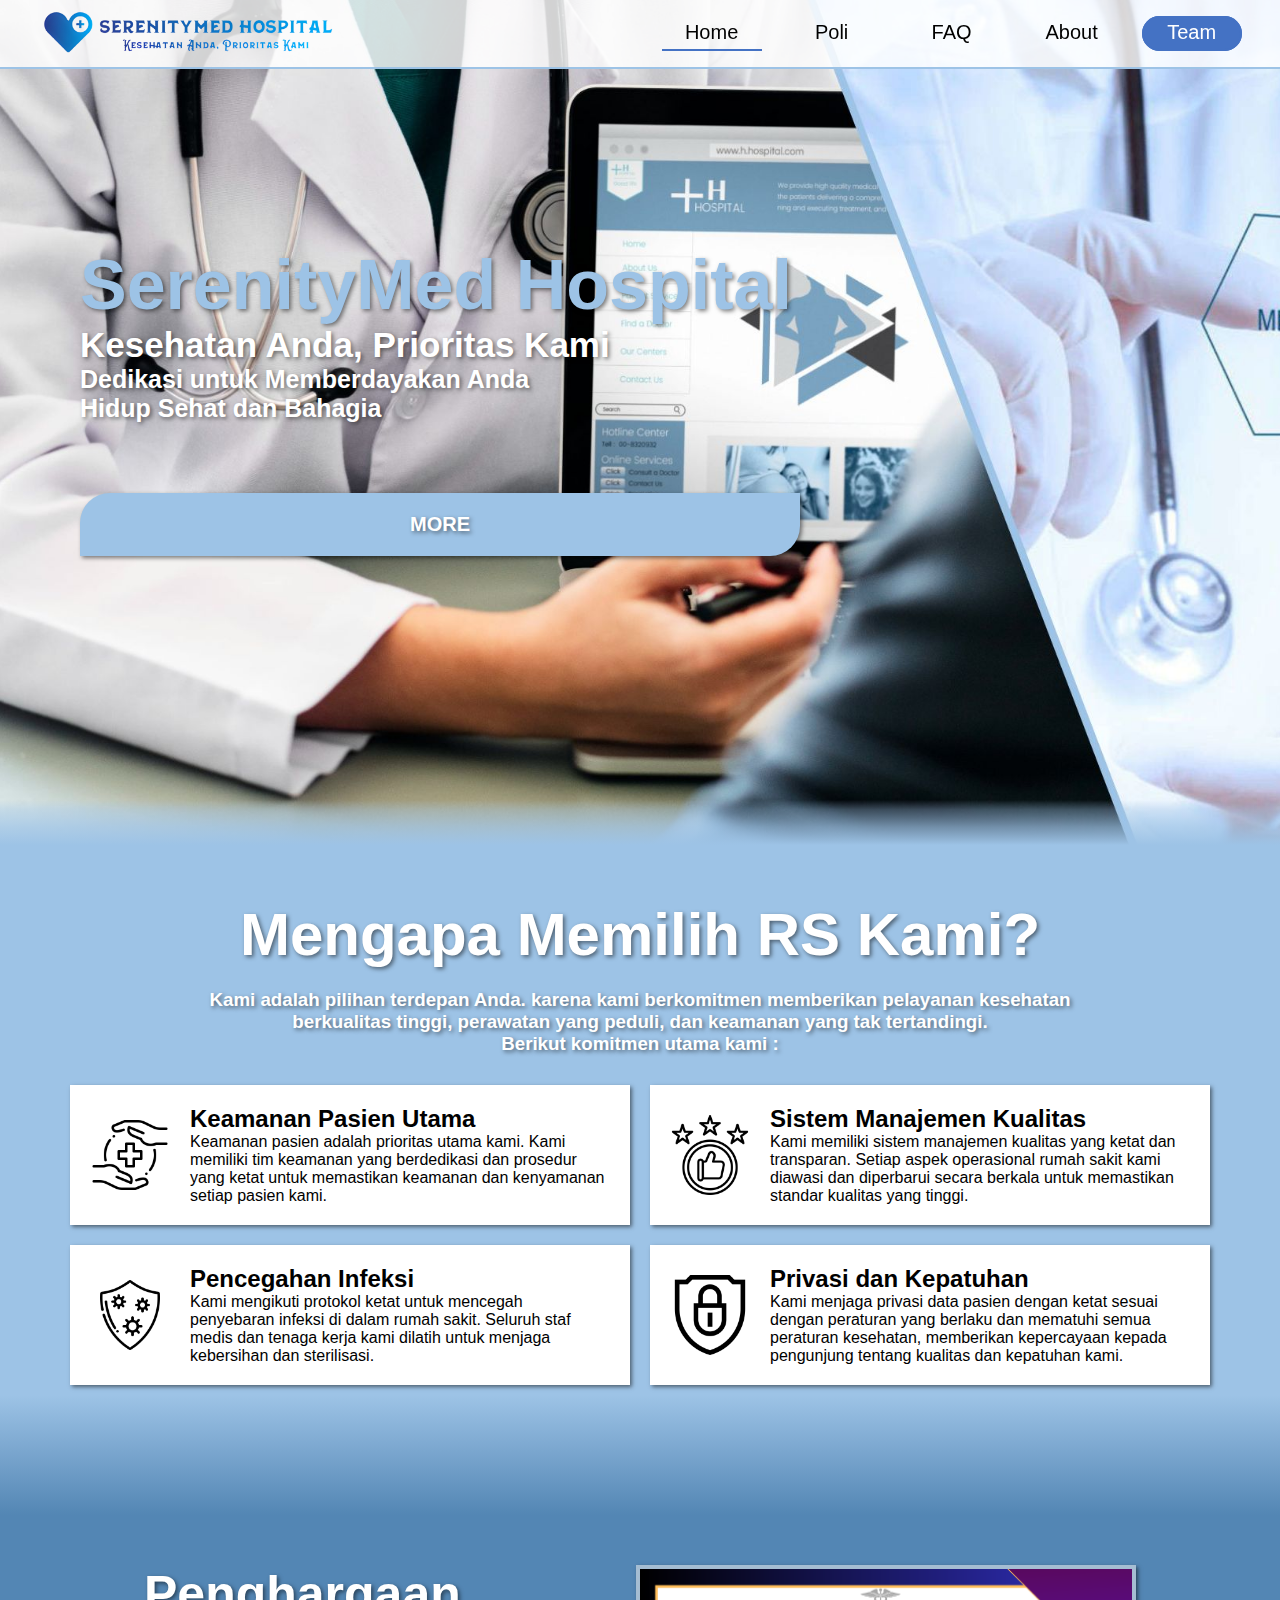
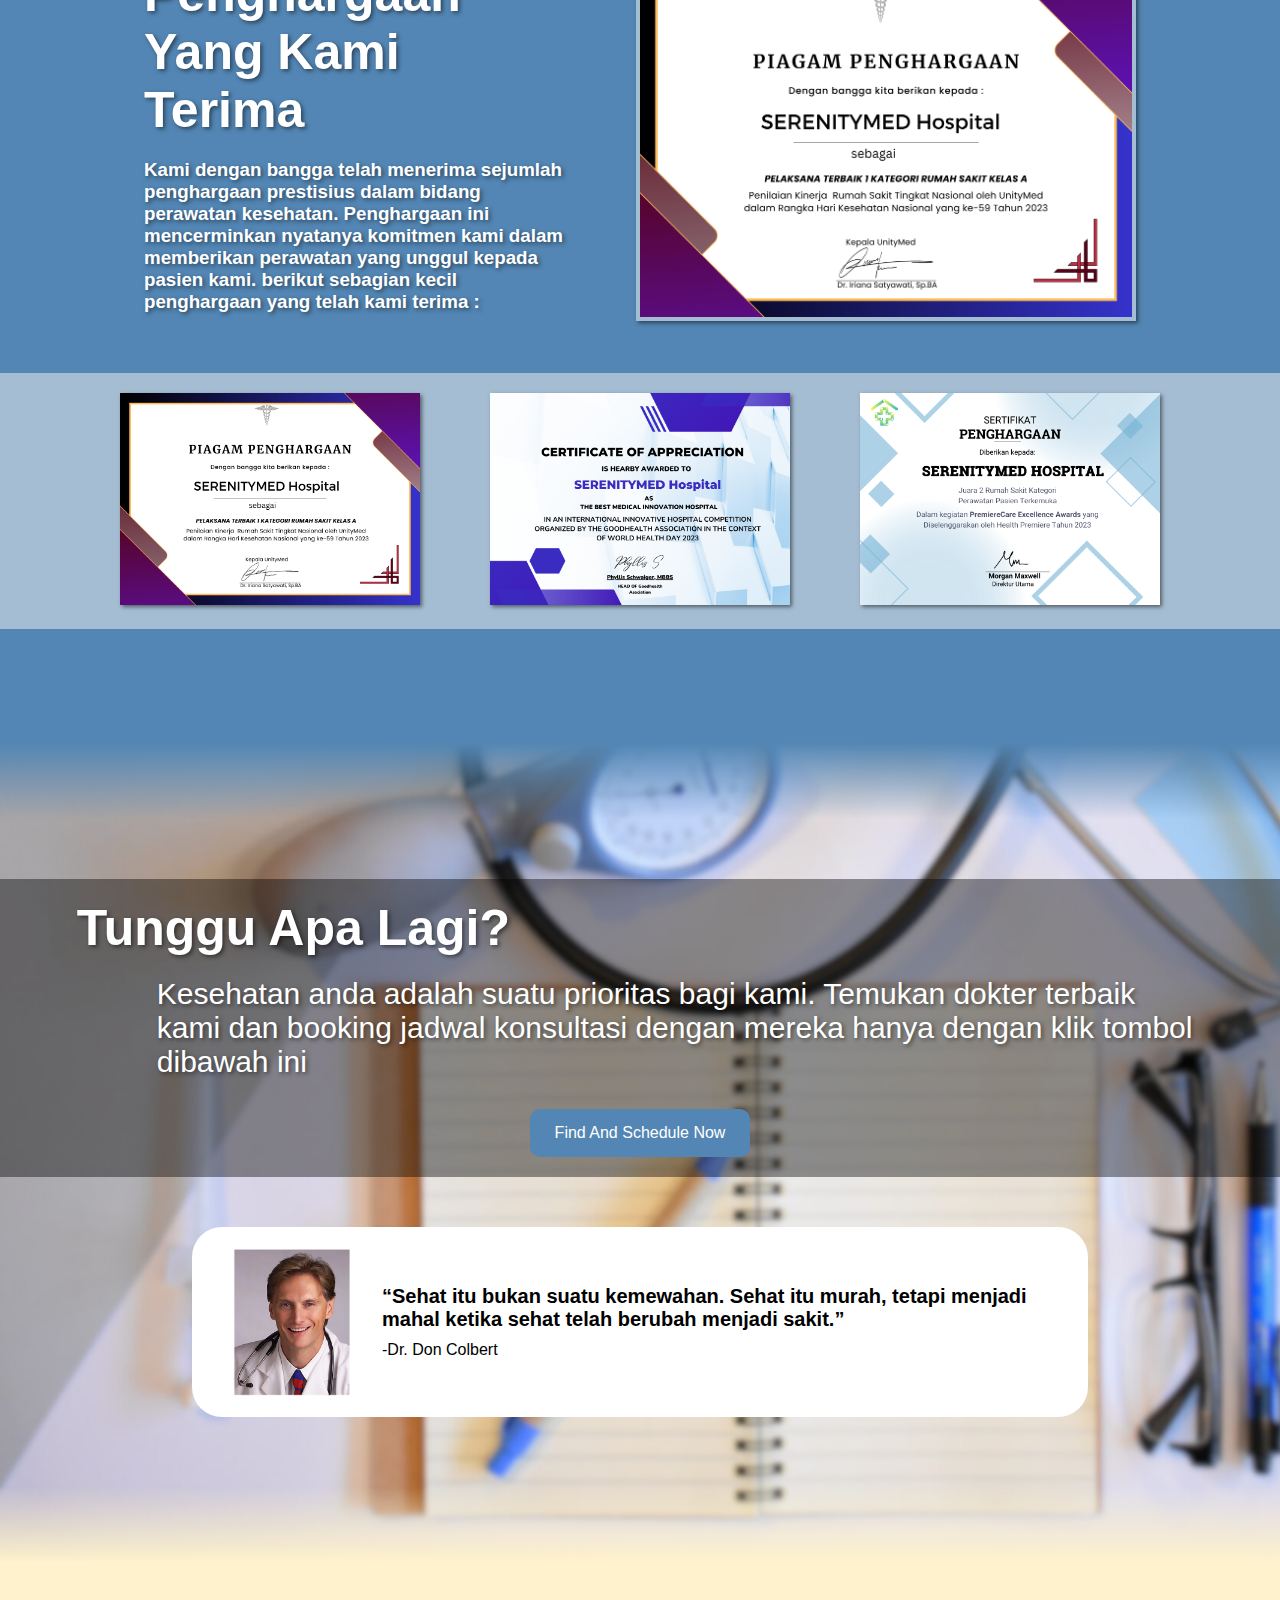
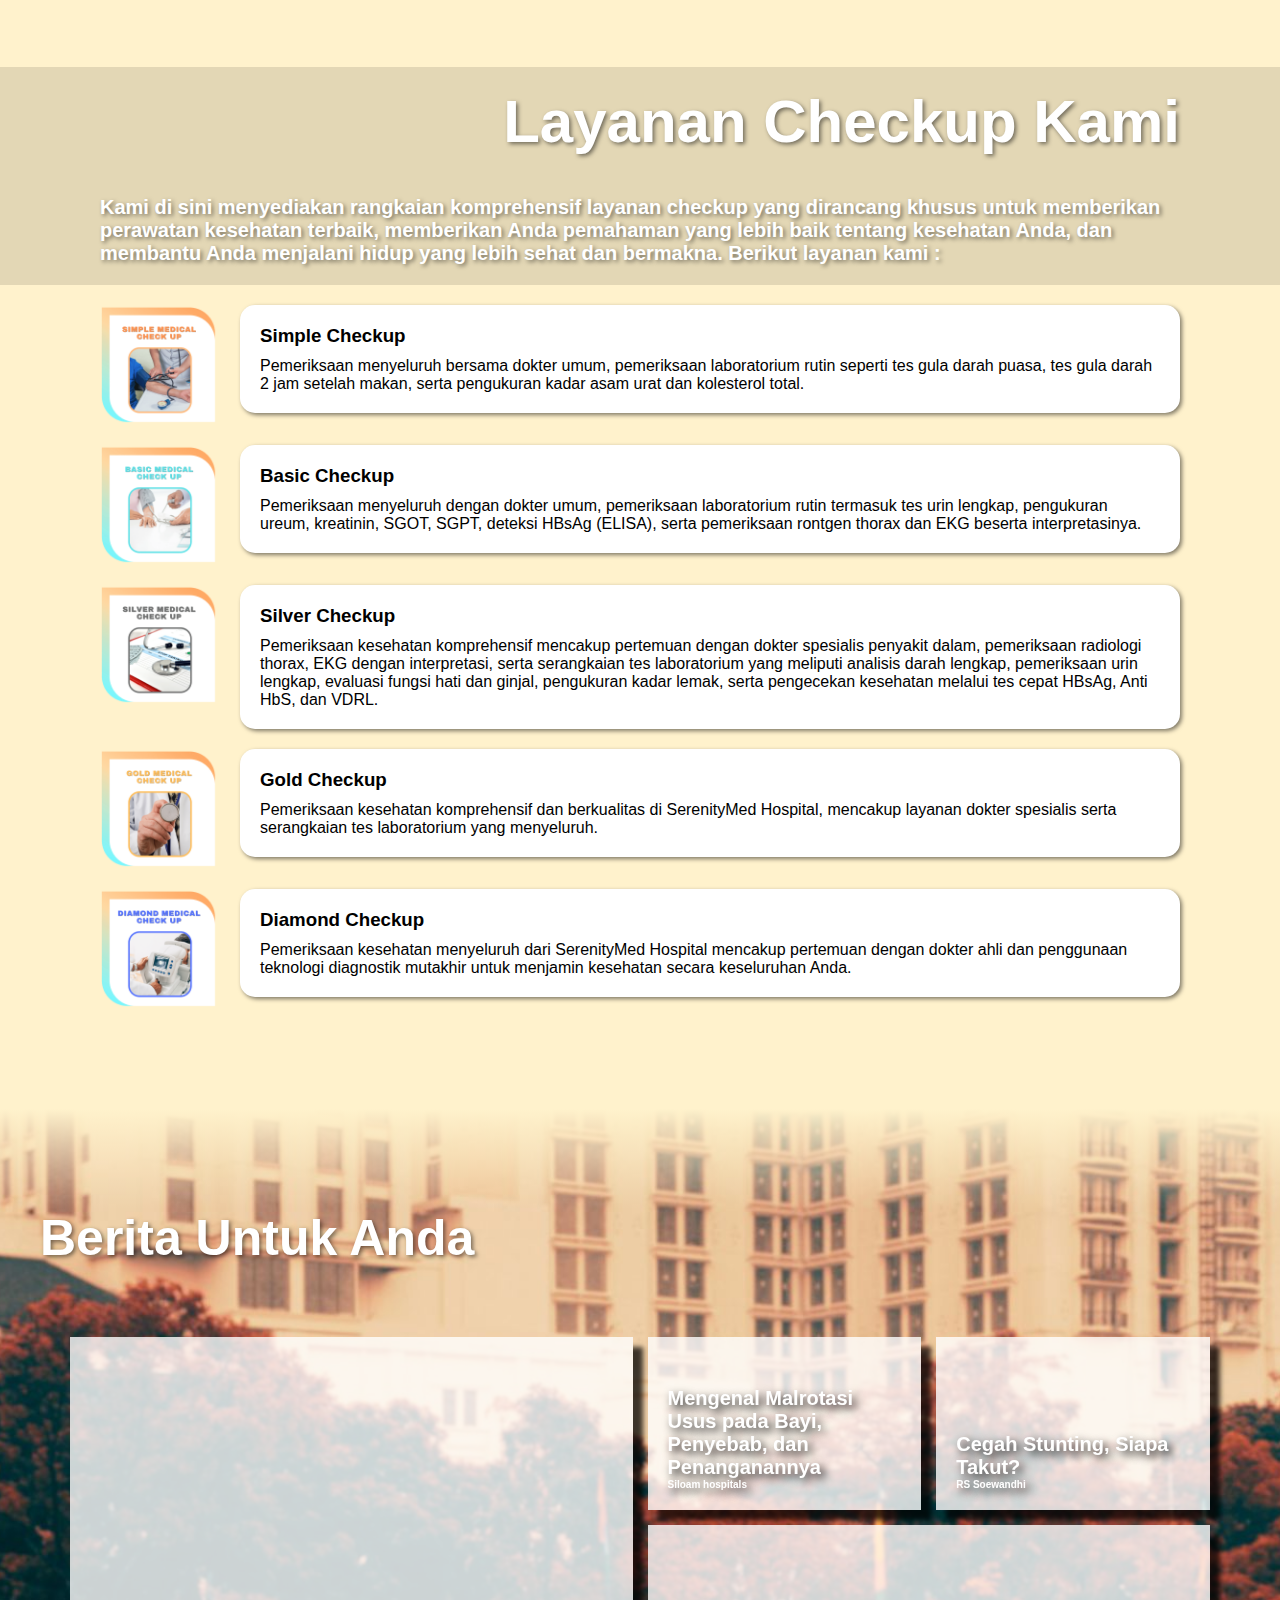
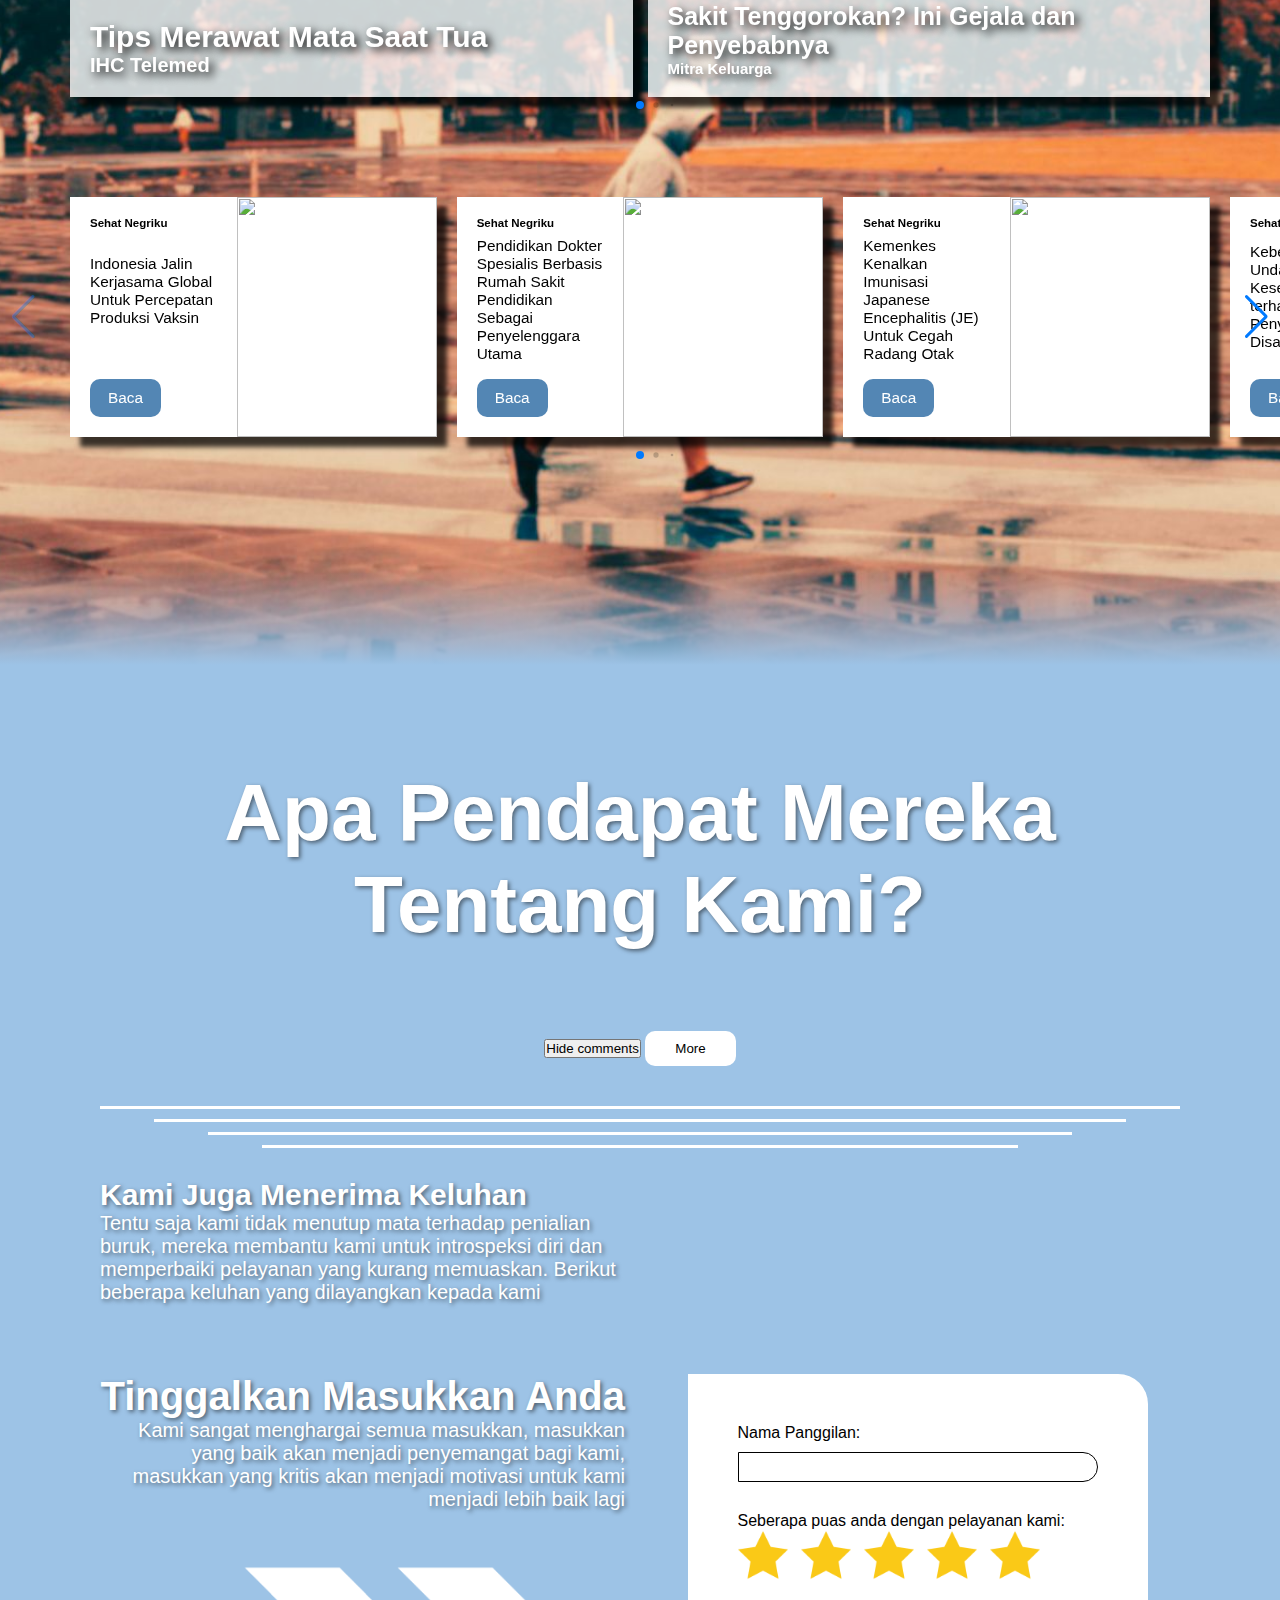
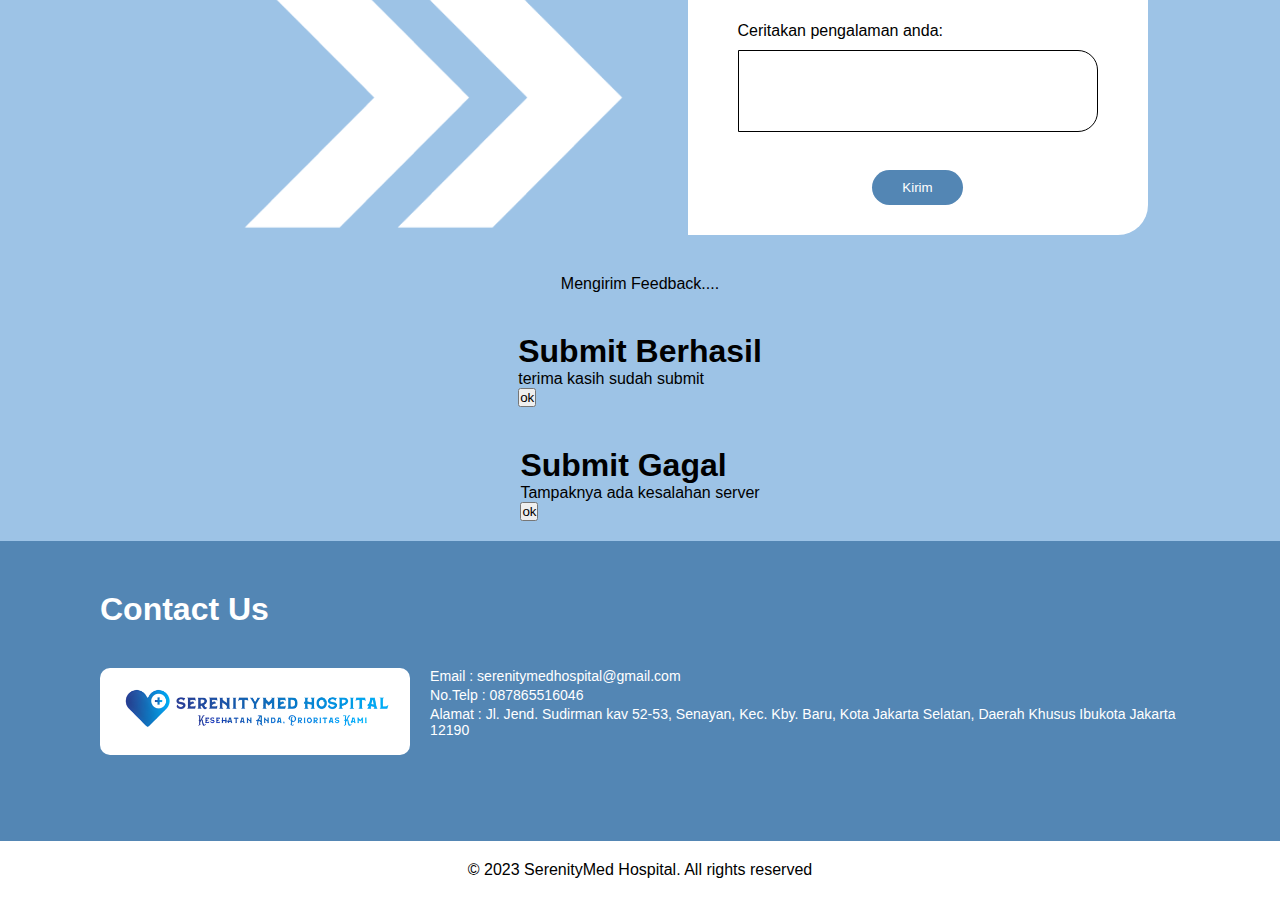
==== commit bbb62cc2: "minor changes" ====
--- a/index.html
+++ b/index.html
@@ -8,6 +8,7 @@
     <link rel="stylesheet" href="./css/swiper-bundle.min.css">
     <link rel="stylesheet" href="./css/index2.css">
     <title>SerenityMed Hospital</title>
+    <link rel="shortcut icon" href="./image/icon/tab-icon.png">
 </head>
 
 <body>
@@ -201,28 +202,19 @@
             </div>
 
             <div class="news-heading">
-                <!-- Slider main container -->
                 <div class="swiper-headline-news-container swiper">
-                    <!-- Additional required wrapper -->
                     <div id="headingnews-slider" class="swiper-wrapper slide-headline-container">
-                      <!-- Slides -->
-                    </div>
-                    <!-- If we need pagination -->
+                    </div>
                     <div class="swiper-pagination headline-pagination"></div>                    
                  </div>
             </div>
 
             <div class="news-general">
-                <!-- Slider main container -->
                 <div class="swiper-general-news-container swiper">
-                    <!-- Additional required wrapper -->
                     <div id="general-news-container" class="swiper-wrapper">
-                      <!-- Slides -->
-                    </div>
-                    <!-- If we need pagination -->
+                    </div>
+
                     <div class="swiper-pagination"></div>
-                
-                    <!-- If we need navigation buttons -->
                     <div class="swiper-button-prev"></div>
                     <div class="swiper-button-next"></div>
                     
@@ -234,19 +226,16 @@
     </section>
 
     <section id="home-sect-feedback">
-        <div class="main-title-feedback">
+        <div id="fdbcktitle" class="main-title-feedback">
             <h1>Apa Pendapat Mereka Tentang Kami?</h1>
         </div>
 
-        <div class="main-good-review-container">
-            <div class="good-review-container">
-                <div class="good-review">5 or 4 star review</div>
-                <div class="good-review">5 or 4 star review</div>
-                <div class="good-review">5 or 4 star review</div>
-            </div>
-        </div>
-
-        <button id="more-good-review-button">More</button>
+        <div id="maingoodc" class="main-good-review-container">
+        </div>
+        <div class="button-container">
+            <button id="hidemorebutton" onclick="hideMore()">Hide comments</button>
+            <button id="more-good-review-button" onclick="moreReview()">More</button>
+        </div>
 
         <div class="main-bad-review-container">
             <div id="divider">
@@ -255,14 +244,11 @@
                 <div class="good-bad-divider" style="width: 80%;"></div>
                 <div class="good-bad-divider" style="width: 70%;"></div>
             </div>
-            <div class="bad-review-title">
+            <div id="titlebads" class="bad-review-title">
                 <h1>Kami Juga Menerima Keluhan</h1>
-                <p>Tentu saja kami tidak menutup mata terhadap penialian buruk, mereka membantu kami untuk introspeksi diri dan memperbaiki pelayanan yang kurang memuaskan. Berikut beberapa keluhan yang dilayangkan kepada kami :</p>
-            </div>
-            <div class="bad-review-container">
-                <div class="bad-review">1 or 2 star review</div>
-                <div class="bad-review">1 or 2 star review</div>
-                <div class="bad-review">1 or 2 star review</div>
+                <p>Tentu saja kami tidak menutup mata terhadap penialian buruk, mereka membantu kami untuk introspeksi diri dan memperbaiki pelayanan yang kurang memuaskan. Berikut beberapa keluhan yang dilayangkan kepada kami</p>
+            </div>
+            <div id="badreviewc" class="bad-review-container">
             </div>
         </div>
 
@@ -275,40 +261,56 @@
             <div class="feedback-container">
                 <form id="form-fdback">
                     <div class="top-form">
-                        <label for="namainfd">Nama :</label>
-                        <input type="text" name="namaFD" id="namainfd">
-                        <label for="rating">Seberapa puas anda dengan pelayanan kami:</label>
-                        <div class="star-box">
-                            <label id="star1" for="star-option1"><img src="./image/icon/star.png" alt="star-option 1"></label>
+                        <label for="namainfd">Nama Panggilan:</label>
+                        <input type="text" name="namaFD" id="namainfd" maxlength="16" required>
+                        <label>Seberapa puas anda dengan pelayanan kami:
+                            <div class="star-box">
+                                <label id="star1" for="star-option1"><img src="./image/icon/star.png" alt="star-option 1"></label>
                             <input type="radio" id="star-option1" name="star-option" value="1">
-                        
-                        
+                            
+                            
                             <label id="star2" for="star-option2"><img src="./image/icon/star.png" alt="star-option 2"></label>
                             <input type="radio" id="star-option2" name="star-option" value="2">
-                        
-                        
-                        
+                            
+                            
+                            
                             <label id="star3" for="star-option3"><img src="./image/icon/star.png" alt="star-option 3"></label>
                             <input type="radio" id="star-option3" name="star-option" value="3">
                         
-                        
-                        
+                            
+                            
                             <label id="star4" for="star-option4"><img src="./image/icon/star.png" alt="star-option 4"></label>
                             <input type="radio" id="star-option4" name="star-option" value="4">
-                        
-                        
-                        
+                            
+                            
+                            
                             <label id="star5" for="star-option5"><img src="./image/icon/star.png" alt="star-option 5"></label>
-                            <input type="radio" id="star-option5" name="star-option" value="5" checked>
-                        
-                    </div>
+                            <input type="radio" id="star-option5" name="star-option" value="5" checked required>
+                            
+                        </div>
+                    </label>
                     </div>
                     <div class="bottom-form">
                         <label for="comment">Ceritakan pengalaman anda:</label>
-                        <textarea id="comment" name="comments" rows="4" cols="50"></textarea>
+                        <textarea id="comment" name="comments" rows="4" cols="50" required maxlength="200"></textarea>
                     </div>
                     <div class="submit-contain"><input id="subfeedb" type="submit" value="Kirim"></div>
                 </form>
+            </div>
+        </div>
+        <div id="subloading">Mengirim Feedback....</div>
+        <div id="submit-success">
+            <div class="submessage">
+                <h1>Submit Berhasil</h1>
+                <p>terima kasih sudah submit</p>
+                <button id="subsucbutton" onclick="subsucok()">ok</button>
+            </div>
+        </div>
+        <div id="submit-failed">
+            <div class="submessage">
+                <h1>Submit Gagal</h1>
+                <p>Tampaknya ada kesalahan server</p>
+                <button id="subfailbutton" onclick="subfailok()">ok</button>
             </div>
         </div>
     </section>
@@ -335,6 +337,7 @@
     <script src="./js/swiper-bundle.min.js"></script>
     <script src="./js/swiperindex2.js"></script>
     <script src="./js/index2.js"></script>
+    <script src="./js/feedbackindex.js"></script>
 </body>
 
 </html>